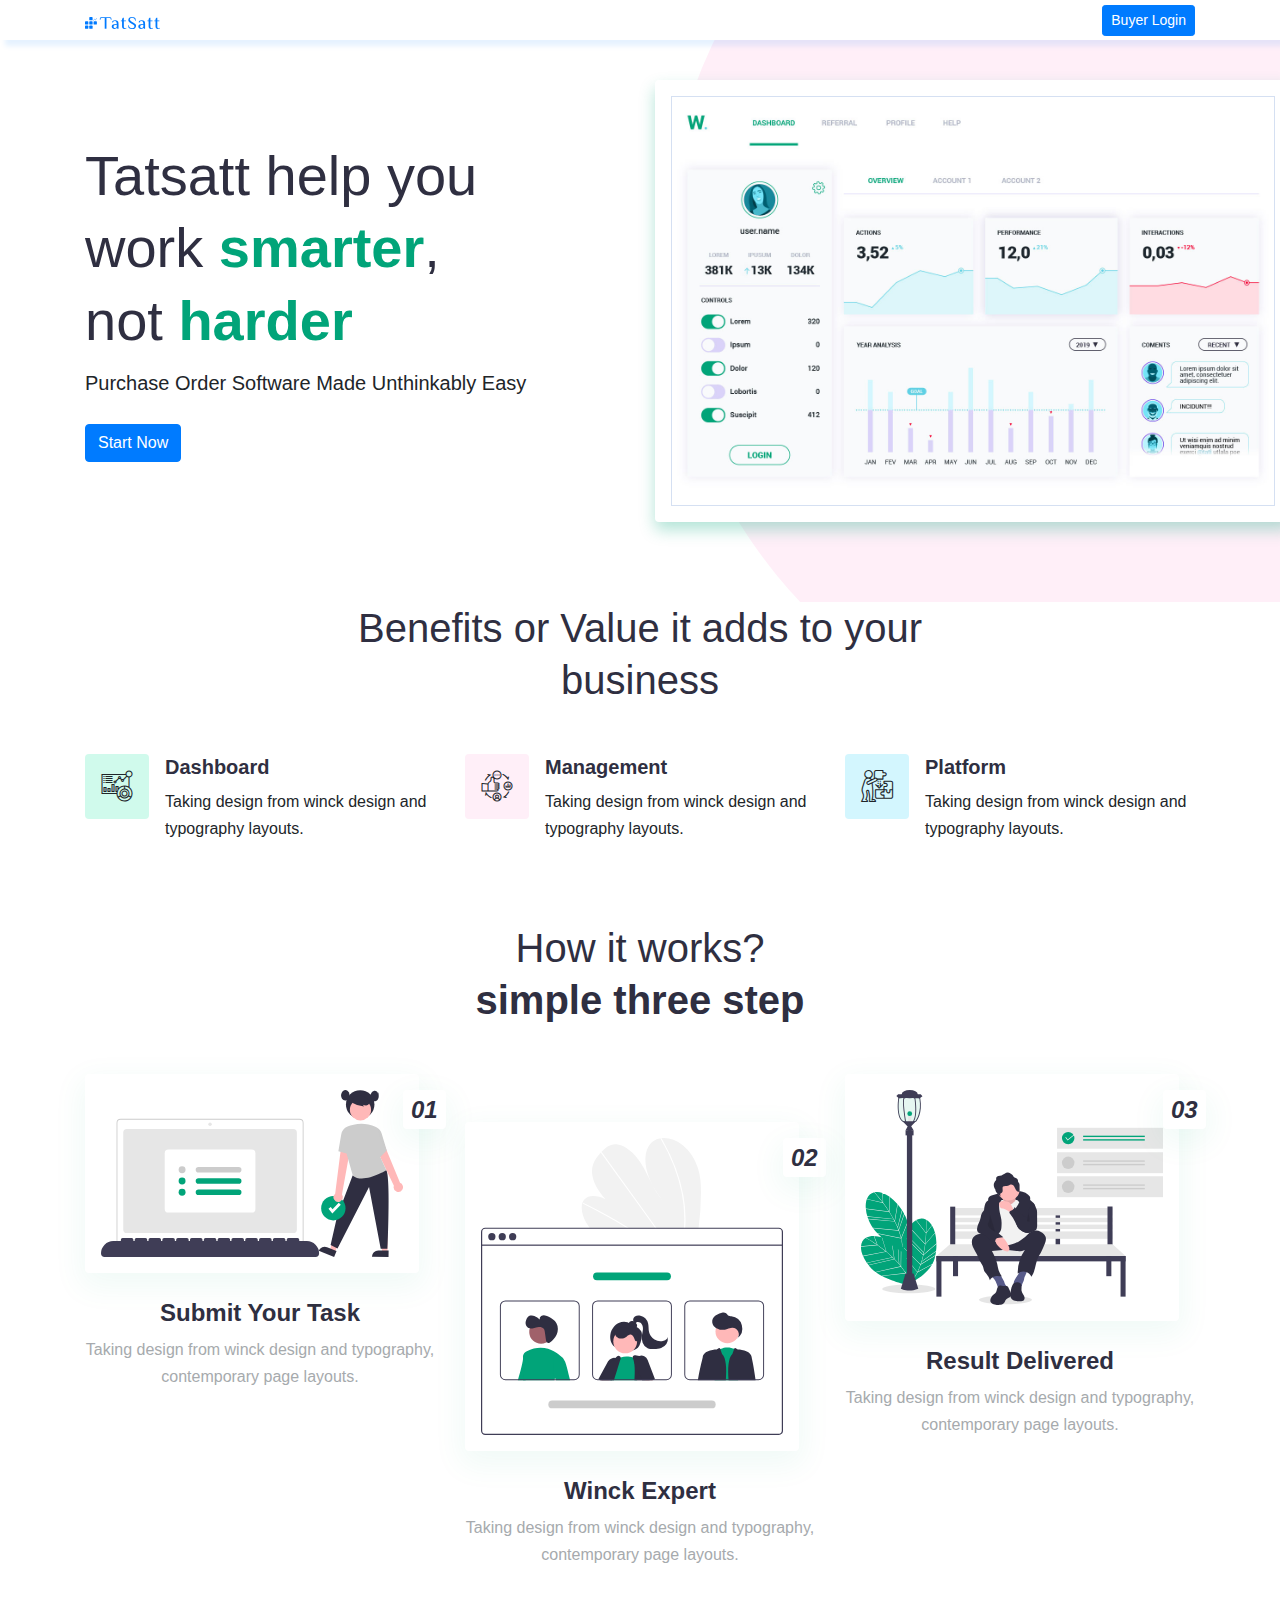
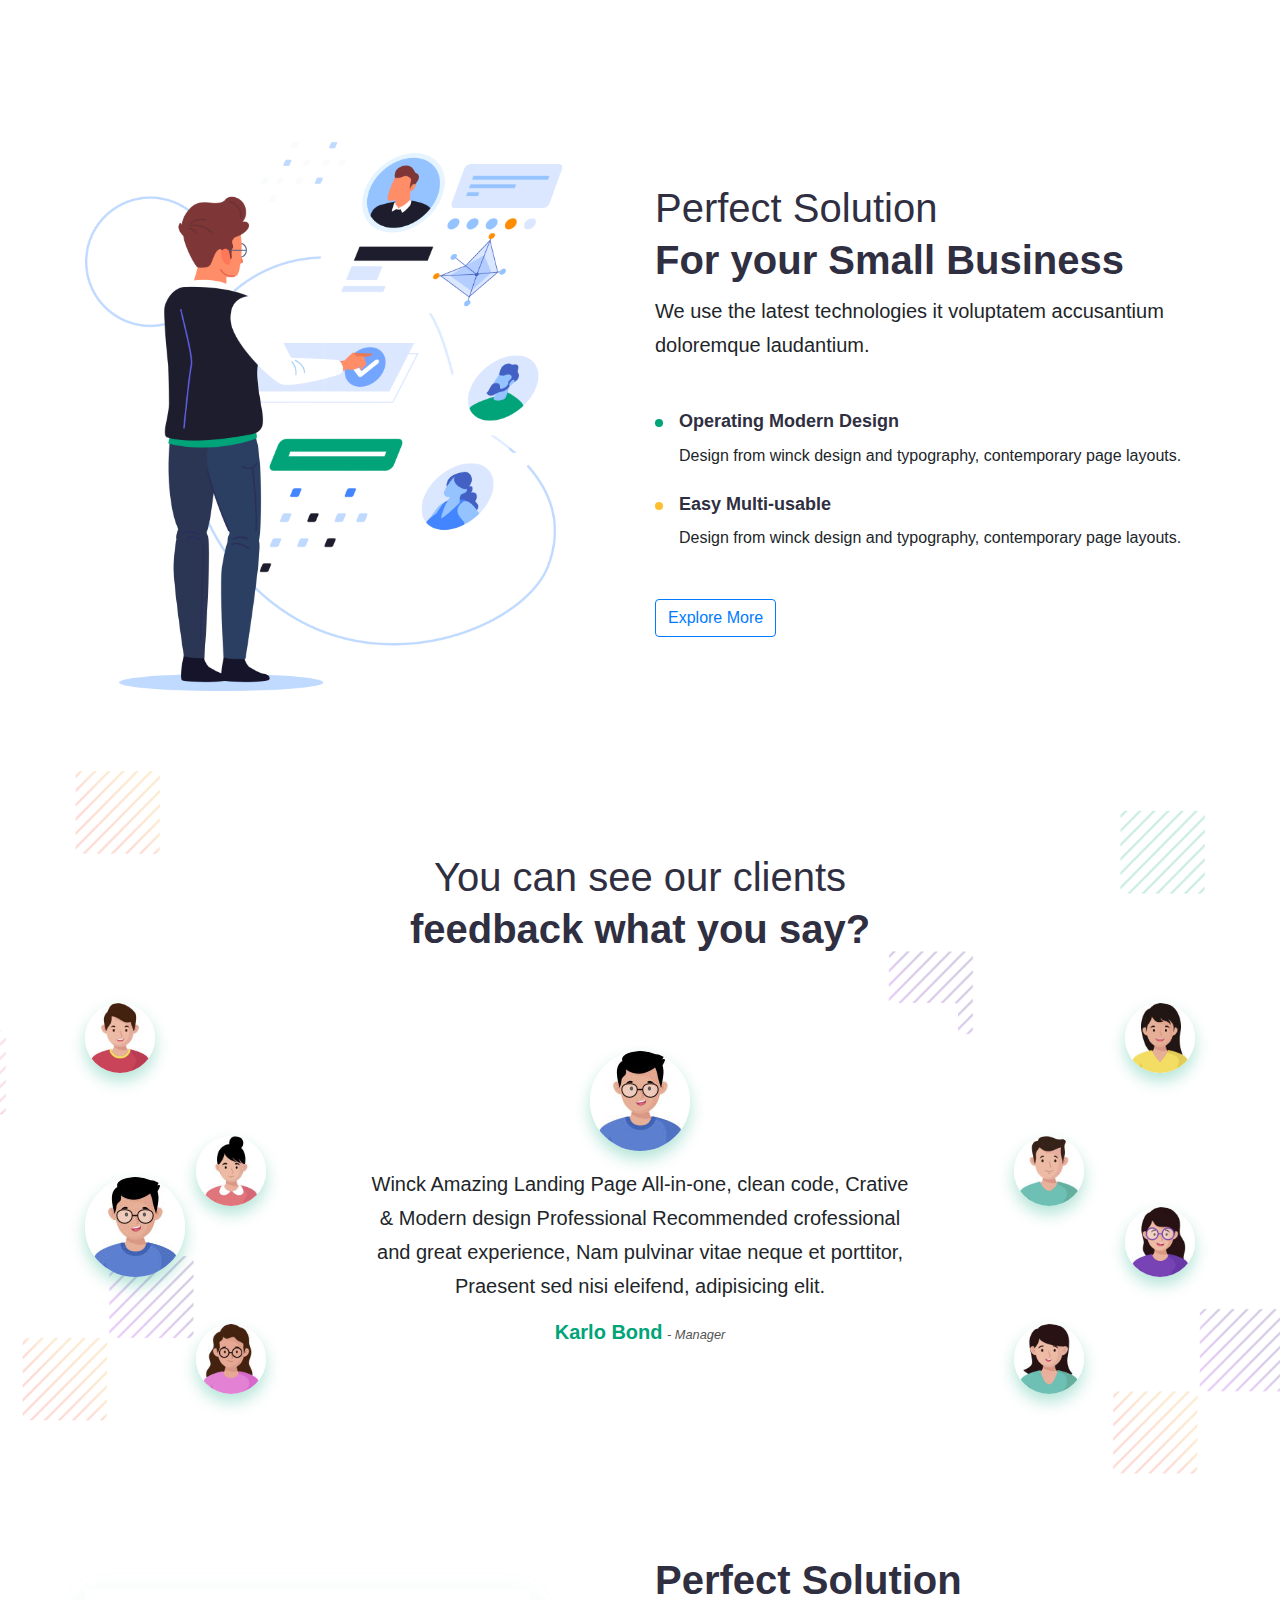
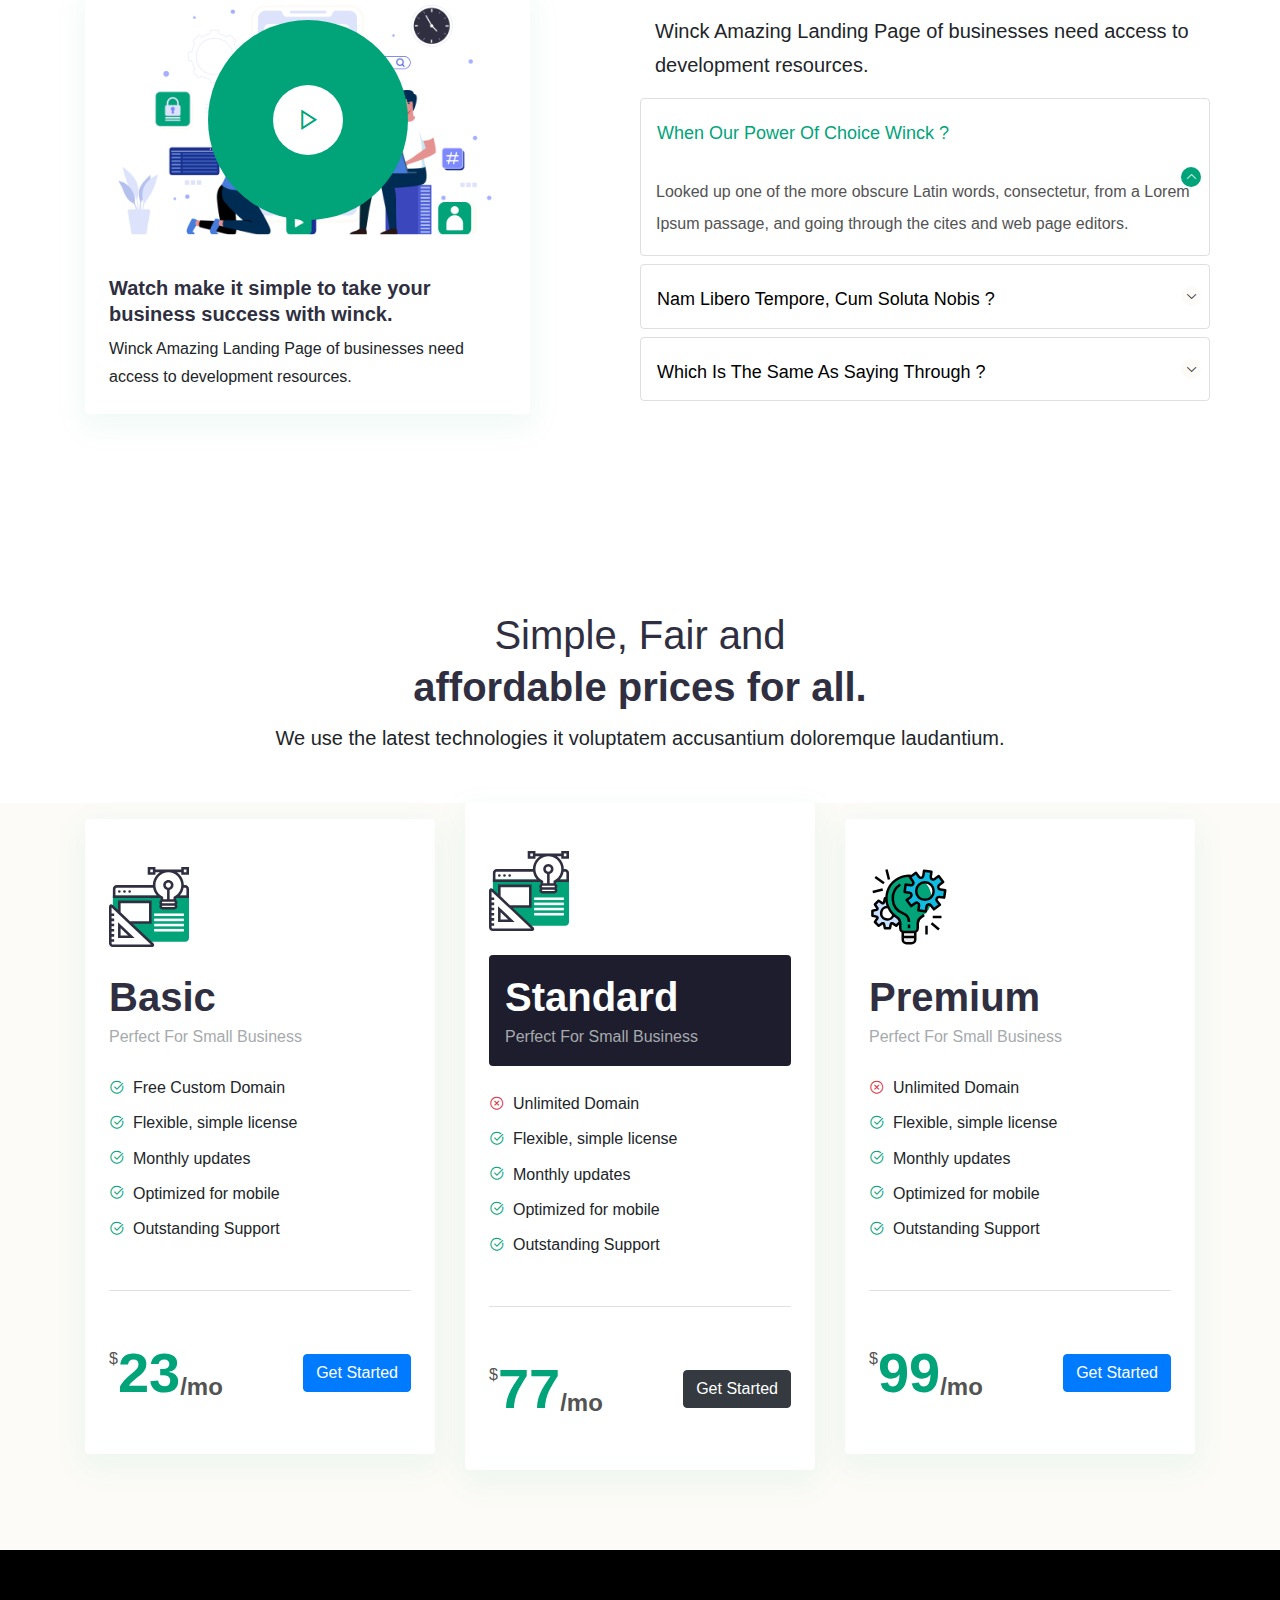
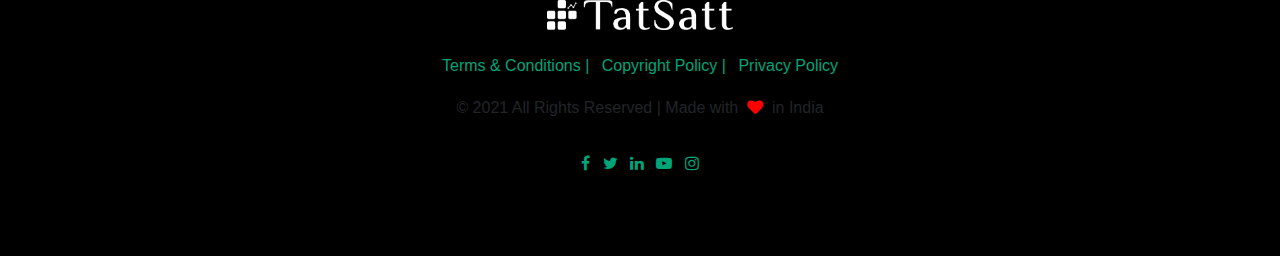
==== purchase-order-builder.html @ 8afe21e1 "Fivee" ====
<!DOCTYPE html>
<html lang="en">

<head>
    <!-- meta tags -->
    <title>Purchase Order TatSatt - B2B cloud platform for getting quotations to managing payments 10x Faster.</title>
    <meta name="description" content="TatSatt is an online cloud platform that addresses the complete life cycle of a buying process, starting from Getting quotation to Payments 10x Faster.">
    <meta name="application-name" content="TatSatt">
    <meta name="viewport" content="width=device-width, initial-scale=1">
    <title>PO Builder</title>
    <!-- Favicon Icon -->
    <link rel="shortcut icon" href="assets/images/fav.png" />
    <link href="assets/css/bootstrap.min.css" rel="stylesheet" type="text/css" />
    <link href="assets/css/animate.css" rel="stylesheet" type="text/css" />
    <link href="assets/css/line-awesome.min.css" rel="stylesheet" type="text/css" />
    <link href="assets/css/magnific-popup.css" rel="stylesheet" type="text/css" />
    <link href="assets/css/owl.carousel.css" rel="stylesheet" type="text/css" />
    <link href="assets/css/spacing.css" rel="stylesheet" type="text/css" />
    <link href="assets/css/theme.min.css" rel="stylesheet" />
    <link rel="stylesheet" href="https://cdnjs.cloudflare.com/ajax/libs/font-awesome/4.7.0/css/font-awesome.min.css">
</head>

<body>

    <!-- page wrapper start -->
    <div class="page-wrapper">
        <!--header start-->
        <header class="site-header">
            <div id="header-wrap" class="position-absolute w-100 z-index-1">
                <div class="container">
                    <div class="row">
                        <!--menu start-->
                        <div class="col">
                            <nav class="navbar navbar-expand-lg navbar-light">
                                <a class="navbar-brand logo text-primary mb-0 font-w-7" href="index.html"><img src="assets/images/Tatsatt.svg" alt="Logo" width="40%" height="30"></span>
                                </a>
                                <button class="navbar-toggler" type="button" data-bs-toggle="collapse" data-bs-target="#navbarNav" aria-expanded="false" aria-label="Toggle navigation"> <span class="navbar-toggler-icon"></span></button>
                                <div class="collapse navbar-collapse" id="navbarNav">

                                </div>

                                <a class="btn btn-primary btn-sm ms-3 d-sm-inline-block d-none" href="signup.html">Buyer Login</a>
                            </nav>
                        </div>
                        <!--menu end-->
                    </div>
                </div>
            </div>
        </header>

        <!--header end-->

        <!--hero section start-->
        <section class="hero-banner position-relative hero-shape2 overflow-hidden">
            <div class="container">
                <div class="row align-items-center justify-content-between">
                    <div class="col-12 col-lg-5">
                        <h1 class="font-w-4">
                            Tatsatt help you work <span class="font-w-6 text-primary">smarter</span>, not <span class="font-w-6 text-primary">harder</span>
                        </h1>
                        <p class="lead mb-4">Purchase Order Software Made Unthinkably Easy</p>
                        <!-- Buttons --><a href="#" class="btn btn-primary">Start Now</a>
                    </div>
                    <div class="col-12 col-lg-6 mt-5 mt-lg-0">
                        <div class="bg-white shadow-primary rounded overflow-hidden p-3 me-lg-n8">
                            <div class="owl-carousel no-pb" data-dots="false" data-items="1" data-autoplay="true">
                                <div class="item">
                                    <img class="img-fluid border border-light" src="assets/images/about/03.jpg" alt="">
                                </div>
                                <div class="item">
                                    <img class="img-fluid border border-light" src="assets/images/about/02.jpg" alt="">
                                </div>
                            </div>
                        </div>
                    </div>
                </div>
                <!-- / .row -->
            </div>
            <!-- / .container -->
        </section>
        <!--hero section end-->


        <!--body content start-->
        <div class="page-content">

            <div class="padding-btm">
                <div class="container">
                    <div class="row justify-content-center text-center">
                        <div class="col-lg-8">
                            <div class="mb-5">
                                <h2 class="mb-0"><span class="font-w-4 d-block">Benefits or Value it adds to your business</h2>
                            </div>
                        </div>
                    </div>
                    <div class="row">
                        <div class="col-lg-4 col-md-6">
                            <div class="d-flex justify-content-between">
                                <div class="me-3">
                                    <div class="f-icon-s p-3 rounded" data-bg-color="#d0faec" style="background-color: rgb(208, 250, 236);"> <i class="flaticon-dashboard"></i>
                                    </div>
                                </div>
                                <div>
                                    <h5 class="mb-2">Dashboard</h5>
                                    <p class="mb-0">Taking design from winck design and typography layouts.</p>
                                </div>
                            </div>
                        </div>
                        <div class="col-lg-4 col-md-6 mt-5 mt-md-0">
                            <div class="d-flex justify-content-between">
                                <div class="me-3">
                                    <div class="f-icon-s p-3 rounded" data-bg-color="#ffeff8" style="background-color: rgb(255, 239, 248);"> <i class="flaticon-relationship"></i>
                                    </div>
                                </div>
                                <div>
                                    <h5 class="mb-2">Management</h5>
                                    <p class="mb-0">Taking design from winck design and typography layouts.</p>
                                </div>
                            </div>
                        </div>
                        <div class="col-lg-4 col-md-6 mt-5 mt-lg-0">
                            <div class="d-flex justify-content-between">
                                <div class="me-3">
                                    <div class="f-icon-s p-3 rounded" data-bg-color="#d3f6fe" style="background-color: rgb(211, 246, 254);"> <i class="flaticon-solution"></i>
                                    </div>
                                </div>
                                <div>
                                    <h5 class="mb-2">Platform</h5>
                                    <p class="mb-0">Taking design from winck design and typography layouts.</p>
                                </div>
                            </div>
                        </div>
                    </div>
                </div>
            </div>

            <section>
                <div class="container">
                  <div class="row justify-content-center text-center">
                    <div class="col-lg-8">
                      <div class="mb-5">
                        <h2 class="mb-0"><span class="font-w-4 d-block">How it works?</span> simple three step</h2>
                            </div>
                        </div>
                    </div>
                    <div class="row text-center">
                        <div class="col-12 col-md-4">
                            <div>
                                <div class="p-3 rounded bg-white shadow position-relative me-3">
                                    <img class="img-fluid" src="assets/images/svg/05.svg" alt=""> <span class="rotation position-absolute right-0 bottom-0 bg-white shadow rounded px-2 py-1 text-dark h4 font-italic mb-0 me-n3 mb-n3">01</span>
                                </div>
                                <h4 class="mt-4 mb-2">Submit Your Task</h4>
                                <p class="mb-0 text-light">Taking design from winck design and typography, contemporary page layouts.</p>
                            </div>
                        </div>
                        <div class="col-12 col-md-4 mt-5">
                            <div>
                                <div class="p-3 rounded bg-white shadow position-relative me-3">
                                    <img class="img-fluid" src="assets/images/svg/06.svg" alt=""> <span class="rotation position-absolute right-0 bottom-0 bg-white shadow rounded px-2 py-1 text-dark h4 font-italic mb-0 me-n3 mb-n3">02</span>
                                </div>
                                <h4 class="mt-4 mb-2">Winck Expert</h4>
                                <p class="mb-0 text-light">Taking design from winck design and typography, contemporary page layouts.</p>
                            </div>
                        </div>
                        <div class="col-12 col-md-4 mt-5 mt-md-0">
                            <div>
                                <div class="p-3 rounded bg-white shadow position-relative me-3">
                                    <img class="img-fluid" src="assets/images/svg/07.svg" alt=""> <span class="rotation position-absolute right-0 bottom-0 bg-white shadow rounded px-2 py-1 text-dark h4 font-italic mb-0 me-n3 mb-n3">03</span>
                                </div>
                                <h4 class="mt-4 mb-2">Result Delivered</h4>
                                <p class="mb-0 text-light">Taking design from winck design and typography, contemporary page layouts.</p>
                            </div>
                        </div>
                    </div>
                </div>
                </section>
                <section class="padding-btm">
                    <div class="container">
                        <div class="row align-items-center justify-content-between">
                            <div class="col-12 col-lg-6 mb-5 mb-lg-0">
                                <img src="assets/images/about/01.png" alt="Image" class="img-fluid rounded">
                            </div>
                            <div class="col-12 col-lg-6">
                                <div class="mb-5">
                                    <h2><span class="font-w-4 d-block">Perfect Solution</span> For your Small Business</h2>
                                    <p class="lead mb-0">We use the latest technologies it voluptatem accusantium doloremque laudantium.</p>
                                </div>
                                <div class="d-flex align-items-start mb-4">
                                    <div class="me-3"> <span class="list-dot" data-bg-color="#01a479" style="background-color: rgb(1, 164, 121);"></span>
                                    </div>
                                    <div>
                                        <h6 class="mb-2">Operating Modern Design</h6>
                                        <p class="mb-0">Design from winck design and typography, contemporary page layouts.</p>
                                    </div>
                                </div>
                                <div class="d-flex align-items-start">
                                    <div class="me-3"> <span class="list-dot" data-bg-color="#ffbe30" style="background-color: rgb(255, 190, 48);"></span>
                                    </div>
                                    <div>
                                        <h6 class="mb-2">Easy Multi-usable</h6>
                                        <p class="mb-0">Design from winck design and typography, contemporary page layouts.</p>
                                    </div>
                                </div>
                                <a href="#" class="btn btn-outline-primary mt-5">
                                  Explore More
                                </a>
                            </div>
                        </div>
                    </div>
                </section>

                <section class="bg-pos-r" data-bg-img="assets/images/bg/01.png" style="background-image: url(&quot;assets/images/bg/01.png&quot;);">
                    <div class="container">
                        <div class="row justify-content-center text-center">
                            <div class="col-lg-8">
                                <div class="mb-5">
                                    <h2><span class="font-w-4 d-block">You can see our clients</span> feedback what you say?</h2>
                                </div>
                            </div>
                        </div>
                        <div class="row">
                            <div class="col">
                                <div id="testimonial" class="testimonial-carousel carousel slide testimonial z-index-1" data-bs-ride="carousel" data-bs-interval="2500">
                                    <!-- Wrapper for slides -->
                                    <div class="row justify-content-center text-center">
                                        <div class="col-md-7">
                                            <div class="carousel-inner">
                                                <div class="carousel-item">
                                                    <div class="card p-2 p-md-5 border-0">
                                                        <div class="mb-3">
                                                            <img alt="Image" src="assets/images/testimonial/01.jpg" class="shadow-primary img-fluid rounded-circle d-inline">
                                                        </div>
                                                        <div class="card-body p-0">
                                                            <p class="lead font-w-5">Winck Amazing Landing Page All-in-one, clean code, Crative &amp; Modern design Professional Recommended crofessional and great experience, Nam pulvinar vitae neque et porttitor, Praesent sed
                                                                nisi eleifend, adipisicing elit.</p>
                                                            <div>
                                                                <h5 class="text-primary d-inline">Raymond Lee</h5>
                                                                <small class="text-muted font-italic">- Founder</small>
                                                            </div>
                                                        </div>
                                                    </div>
                                                </div>
                                                <div class="carousel-item">
                                                    <div class="card p-2 p-md-5 border-0">
                                                        <div class="mb-3">
                                                            <img alt="Image" src="assets/images/testimonial/02.jpg" class="shadow-primary img-fluid rounded-circle d-inline">
                                                        </div>
                                                        <div class="card-body p-0">
                                                            <p class="lead font-w-5">Winck Amazing Landing Page All-in-one, clean code, Crative &amp; Modern design Professional Recommended crofessional and great experience, Nam pulvinar vitae neque et porttitor, Praesent sed
                                                                nisi eleifend, adipisicing elit.</p>
                                                            <div>
                                                                <h5 class="text-primary d-inline">Dani Karie</h5>
                                                                <small class="text-muted font-italic">- Supervisor</small>
                                                            </div>
                                                        </div>
                                                    </div>
                                                </div>
                                                <div class="carousel-item active">
                                                    <div class="card p-2 p-md-5 border-0">
                                                        <div class="mb-3">
                                                            <img alt="Image" src="assets/images/testimonial/03.jpg" class="shadow-primary img-fluid rounded-circle d-inline">
                                                        </div>
                                                        <div class="card-body p-0">
                                                            <p class="lead font-w-5">Winck Amazing Landing Page All-in-one, clean code, Crative &amp; Modern design Professional Recommended crofessional and great experience, Nam pulvinar vitae neque et porttitor, Praesent sed
                                                                nisi eleifend, adipisicing elit.</p>
                                                            <div>
                                                                <h5 class="text-primary d-inline">Karlo Bond</h5>
                                                                <small class="text-muted font-italic">- Manager</small>
                                                            </div>
                                                        </div>
                                                    </div>
                                                </div>
                                                <div class="carousel-item">
                                                    <div class="card p-2 p-md-5 border-0">
                                                        <div class="mb-3">
                                                            <img alt="Image" src="assets/images/testimonial/04.jpg" class="shadow-primary img-fluid rounded-circle d-inline">
                                                        </div>
                                                        <div class="card-body p-0">
                                                            <p class="lead font-w-5">Winck Amazing Landing Page All-in-one, clean code, Crative &amp; Modern design Professional Recommended crofessional and great experience, Nam pulvinar vitae neque et porttitor, Praesent sed
                                                                nisi eleifend, adipisicing elit.</p>
                                                            <div>
                                                                <h5 class="text-primary d-inline">Rain Meeta</h5>
                                                                <small class="text-muted font-italic">- Ceo</small>
                                                            </div>
                                                        </div>
                                                    </div>
                                                </div>
                                                <div class="carousel-item">
                                                    <div class="card p-2 p-md-5 border-0">
                                                        <div class="mb-3">
                                                            <img alt="Image" src="assets/images/testimonial/05.jpg" class="shadow-primary img-fluid rounded-circle d-inline">
                                                        </div>
                                                        <div class="card-body p-0">
                                                            <p class="lead font-w-5">Winck Amazing Landing Page All-in-one, clean code, Crative &amp; Modern design Professional Recommended crofessional and great experience, Nam pulvinar vitae neque et porttitor, Praesent sed
                                                                nisi eleifend, adipisicing elit.</p>
                                                            <div>
                                                                <h5 class="text-primary d-inline">Aubee Dion</h5>
                                                                <small class="text-muted font-italic">- Ceo</small>
                                                            </div>
                                                        </div>
                                                    </div>
                                                </div>
                                                <div class="carousel-item">
                                                    <div class="card p-2 p-md-5 border-0">
                                                        <div class="mb-3">
                                                            <img alt="Image" src="assets/images/testimonial/06.jpg" class="shadow-primary img-fluid rounded-circle d-inline">
                                                        </div>
                                                        <div class="card-body p-0">
                                                            <p class="lead font-w-5">Winck Amazing Landing Page All-in-one, clean code, Crative &amp; Modern design Professional Recommended crofessional and great experience, Nam pulvinar vitae neque et porttitor, Praesent sed
                                                                nisi eleifend, adipisicing elit.</p>
                                                            <div>
                                                                <h5 class="text-primary d-inline">Mark Beele</h5>
                                                                <small class="text-muted font-italic">- Ceo</small>
                                                            </div>
                                                        </div>
                                                    </div>
                                                </div>
                                                <div class="carousel-item">
                                                    <div class="card p-2 p-md-5 border-0">
                                                        <div class="mb-3">
                                                            <img alt="Image" src="assets/images/testimonial/07.jpg" class="shadow-primary img-fluid rounded-circle d-inline">
                                                        </div>
                                                        <div class="card-body p-0">
                                                            <p class="lead font-w-5">Winck Amazing Landing Page All-in-one, clean code, Crative &amp; Modern design Professional Recommended crofessional and great experience, Nam pulvinar vitae neque et porttitor, Praesent sed
                                                                nisi eleifend, adipisicing elit.</p>
                                                            <div>
                                                                <h5 class="text-primary d-inline">Nicole James</h5>
                                                                <small class="text-muted font-italic">- Ceo</small>
                                                            </div>
                                                        </div>
                                                    </div>
                                                </div>
                                                <div class="carousel-item">
                                                    <div class="card p-2 p-md-5 border-0">
                                                        <div class="mb-3">
                                                            <img alt="Image" src="assets/images/testimonial/08.jpg" class="shadow-primary img-fluid rounded-circle d-inline">
                                                        </div>
                                                        <div class="card-body p-0">
                                                            <p class="lead font-w-5">Winck Amazing Landing Page All-in-one, clean code, Crative &amp; Modern design Professional Recommended crofessional and great experience, Nam pulvinar vitae neque et porttitor, Praesent sed
                                                                nisi eleifend, adipisicing elit.</p>
                                                            <div>
                                                                <h5 class="text-primary d-inline">Lena Shea</h5>
                                                                <small class="text-muted font-italic">- Ceo</small>
                                                            </div>
                                                        </div>
                                                    </div>
                                                </div>
                                                <!-- End Item -->
                                            </div>
                                            <!-- End Carousel Inner -->
                                        </div>
                                    </div>
                                    <div class="controls">
                                        <ul class="nav justify-content-md-between justify-content-center">
                                            <li data-bs-target="#testimonial" data-bs-slide-to="0" class="">
                                                <a href="#">
                                                    <img class="img-fluid rounded-circle shadow-primary" src="assets/images/testimonial/01.jpg" alt="">
                                                </a>
                                            </li>
                                            <li class="mt-3" data-bs-target="#testimonial" data-bs-slide-to="1">
                                                <a href="#">
                                                    <img class="img-fluid rounded-circle shadow-primary" src="assets/images/testimonial/02.jpg" alt="">
                                                </a>
                                            </li>
                                            <li data-bs-target="#testimonial" data-bs-slide-to="2" class="active">
                                                <a href="#">
                                                    <img class="img-fluid rounded-circle shadow-primary" src="assets/images/testimonial/03.jpg" alt="">
                                                </a>
                                            </li>
                                            <li class="mt-3" data-bs-target="#testimonial" data-bs-slide-to="3">
                                                <a href="#">
                                                    <img class="img-fluid rounded-circle shadow-primary" src="assets/images/testimonial/04.jpg" alt="">
                                                </a>
                                            </li>
                                            <li data-bs-target="#testimonial" data-bs-slide-to="4">
                                                <a href="#">
                                                    <img class="img-fluid rounded-circle shadow-primary" src="assets/images/testimonial/05.jpg" alt="">
                                                </a>
                                            </li>
                                            <li class="mt-3" data-bs-target="#testimonial" data-bs-slide-to="5">
                                                <a href="#">
                                                    <img class="img-fluid rounded-circle shadow-primary" src="assets/images/testimonial/06.jpg" alt="">
                                                </a>
                                            </li>
                                            <li data-bs-target="#testimonial" data-bs-slide-to="6">
                                                <a href="#">
                                                    <img class="img-fluid rounded-circle shadow-primary" src="assets/images/testimonial/07.jpg" alt="">
                                                </a>
                                            </li>
                                            <li class="mt-3" data-bs-target="#testimonial" data-bs-slide-to="7">
                                                <a href="#">
                                                    <img class="img-fluid rounded-circle shadow-primary" src="assets/images/testimonial/08.jpg" alt="">
                                                </a>
                                            </li>
                                        </ul>
                                    </div>
                                </div>
                                <!-- End Carousel -->
                            </div>
                        </div>
                    </div>
                </section>

                <section>
                    <div class="container">
                        <div class="row align-items-center justify-content-between">
                            <div class="col-12 col-lg-5 mb-5 mb-lg-0">
                                <div class="card border-0 bg-transparent shadow rounded">
                                    <div class="position-relative p-3">
                                        <img src="assets/images/about/05.png" alt="Image" class="card-img-top">
                                        <div class="video-btn video-btn-pos"> <a class="play-btn popup-youtube" href="https://www.youtube.com/watch?v=P_wKDMcr1Tg"><i class="la la-play"></i></a>
                                            <div class="spinner-eff">
                                                <div class="spinner-circle circle-1"></div>
                                                <div class="spinner-circle circle-2"></div>
                                            </div>
                                        </div>
                                    </div>
                                    <div class="card-body p-4">
                                        <h5>
                                            Watch make it simple to take your business success with winck.
                                        </h5>
                                        <p class="mb-0">Winck Amazing Landing Page of businesses need access to development resources.</p>
                                    </div>
                                </div>
                            </div>
                            <div class="col-12 col-lg-6" style="margin-bottom: 3em;">
                                <div class="">
                                    <h2>Perfect Solution</h2>
                                    <p class="lead">Winck Amazing Landing Page of businesses need access to development resources.</p>
                                </div>
                                <div class="row align-items-center">
                                    <div class="accordion" id="accordion">
                                        <div class="accordion-item rounded mb-2">
                                            <h2 class="accordion-header" id="headingOne">
                                                <button class="accordion-button border-0 mb-0 bg-transparent" type="button" data-bs-toggle="collapse" data-bs-target="#collapseOne" aria-expanded="true" aria-controls="collapseOne">
                                      When our power of choice Winck ?
                                    </button>
                                            </h2>
                                            <div id="collapseOne" class="accordion-collapse border-0 collapse show" aria-labelledby="headingOne" data-bs-parent="#accordion">
                                                <div class="accordion-body text-muted">Looked up one of the more obscure Latin words, consectetur, from a Lorem Ipsum passage, and going through the cites and web page editors.</div>
                                            </div>
                                        </div>
                                        <div class="accordion-item rounded mb-2">
                                            <h2 class="accordion-header" id="headingTwo">
                                                <button class="accordion-button border-0 mb-0 bg-transparent collapsed" type="button" data-bs-toggle="collapse" data-bs-target="#collapseTwo" aria-expanded="false" aria-controls="collapseTwo">
                                      Nam libero tempore, cum soluta nobis ?
                                    </button>
                                            </h2>
                                            <div id="collapseTwo" class="accordion-collapse border-0 collapse" aria-labelledby="headingTwo" data-bs-parent="#accordion">
                                                <div class="accordion-body text-muted">Looked up one of the more obscure Latin words, consectetur, from a Lorem Ipsum passage, and going through the cites and web page editors.</div>
                                            </div>
                                        </div>
                                        <div class="accordion-item rounded">
                                            <h2 class="accordion-header" id="headingThree">
                                                <button class="accordion-button border-0 mb-0 bg-transparent collapsed" type="button" data-bs-toggle="collapse" data-bs-target="#collapseThree" aria-expanded="false" aria-controls="collapseThree">
                                      which is the same as saying through ?
                                    </button>
                                            </h2>
                                            <div id="collapseThree" class="accordion-collapse border-0 collapse" aria-labelledby="headingThree" data-bs-parent="#accordion">
                                                <div class="accordion-body text-muted">Looked up one of the more obscure Latin words, consectetur, from a Lorem Ipsum passage, and going through the cites and web page editors.</div>
                                            </div>
                                        </div>
                                    </div>
                                </div>
                            </div>
                        </div>
                    </div>
                </section>

                <section class="pb-0">
                    <div class="container">
                        <div class="row justify-content-center text-center">
                            <div class="col-lg-8">
                                <div class="mb-5">
                                    <h2><span class="font-w-4 d-block">Simple, Fair and</span> affordable prices for all.</h2>
                                    <p class="lead mb-0">We use the latest technologies it voluptatem accusantium doloremque laudantium.</p>
                                </div>
                            </div>
                        </div>
                    </div>
                </section>

                <section class="position-relative bg-light pt-0 z-index-1">
                    <div class="container">
                        <div class="row align-items-center">
                            <div class="col-12 z-index-1">
                                <div class="row align-items-center">
                                    <div class="col-12 col-lg-4 col-md-6 mb-5 mb-lg-0">
                                        <!-- Card -->
                                        <div class="card bg-white border-0 shadow">
                                            <!-- Body -->
                                            <div class="card-body py-5 px-4">
                                                <img class="img-fluid" src="assets/images/icon/01.svg" alt="">
                                                <!-- Badge -->
                                                <div class="my-4"> <span class="h2">Basic</span>
                                                    <p class="mb-0 text-light">Perfect For Small Business</p>
                                                </div>
                                                <!-- Features -->
                                                <div class="d-flex align-items-center mb-2">
                                                    <!-- Check -->
                                                    <div class="me-2"> <i class="las la-check-circle text-primary"></i>
                                                    </div>
                                                    <!-- Text -->
                                                    <p class="mb-0">Free Custom Domain</p>
                                                </div>
                                                <div class="d-flex align-items-center mb-2">
                                                    <!-- Check -->
                                                    <div class="me-2"> <i class="las la-check-circle text-primary"></i>
                                                    </div>
                                                    <!-- Text -->
                                                    <p class="mb-0">Flexible, simple license</p>
                                                </div>
                                                <div class="d-flex align-items-center mb-2">
                                                    <!-- Check -->
                                                    <div class="me-2"> <i class="las la-check-circle text-primary"></i>
                                                    </div>
                                                    <!-- Text -->
                                                    <p class="mb-0">Monthly updates</p>
                                                </div>
                                                <div class="d-flex align-items-center mb-2">
                                                    <!-- Check -->
                                                    <div class="me-2"> <i class="las la-check-circle text-primary"></i>
                                                    </div>
                                                    <!-- Text -->
                                                    <p class="mb-0">Optimized for mobile</p>
                                                </div>
                                                <div class="d-flex align-items-center">
                                                    <!-- Check -->
                                                    <div class="me-2"> <i class="las la-check-circle text-primary"></i>
                                                    </div>
                                                    <!-- Text -->
                                                    <p class="mb-0">Outstanding Support</p>
                                                </div>
                                                <div class="d-flex justify-content-between align-items-center mt-5 pt-5 border-top">
                                                    <!-- Price -->
                                                    <div class="d-flex align-items-start justify-content-center"> <span class="text-muted mt-2">$</span>
                                                        <span class="price display-4 font-w-6 text-primary mb-0">23</span>
                                                        <span class="text-muted h4 mb-1 align-self-end">/mo</span>
                                                    </div>
                                                    <!-- Button --><a href="#" class="btn btn-primary">
                                  Get Started
                                </a>
                                                </div>
                                            </div>
                                        </div>
                                    </div>
                                    <div class="col-12 col-lg-4 col-md-6 mb-5 mb-lg-0">
                                        <!-- Card -->
                                        <div class="card bg-white border-0 shadow">
                                            <!-- Body -->
                                            <div class="card-body py-5 px-4">
                                                <img class="img-fluid" src="assets/images/icon/01.svg" alt="">
                                                <!-- Badge -->
                                                <div class="my-4 bg-dark p-3 rounded"> <span class="h2 text-white">Standard</span>
                                                    <p class="mb-0 text-light">Perfect For Small Business</p>
                                                </div>
                                                <!-- Features -->
                                                <div class="d-flex align-items-center mb-2">
                                                    <!-- Check -->
                                                    <div class="me-2"> <i class="las la-times-circle text-danger"></i>
                                                    </div>
                                                    <!-- Text -->
                                                    <p class="mb-0">Unlimited Domain</p>
                                                </div>
                                                <div class="d-flex align-items-center mb-2">
                                                    <!-- Check -->
                                                    <div class="me-2"> <i class="las la-check-circle text-primary"></i>
                                                    </div>
                                                    <!-- Text -->
                                                    <p class="mb-0">Flexible, simple license</p>
                                                </div>
                                                <div class="d-flex align-items-center mb-2">
                                                    <!-- Check -->
                                                    <div class="me-2"> <i class="las la-check-circle text-primary"></i>
                                                    </div>
                                                    <!-- Text -->
                                                    <p class="mb-0">Monthly updates</p>
                                                </div>
                                                <div class="d-flex align-items-center mb-2">
                                                    <!-- Check -->
                                                    <div class="me-2"> <i class="las la-check-circle text-primary"></i>
                                                    </div>
                                                    <!-- Text -->
                                                    <p class="mb-0">Optimized for mobile</p>
                                                </div>
                                                <div class="d-flex align-items-center">
                                                    <!-- Check -->
                                                    <div class="me-2"> <i class="las la-check-circle text-primary"></i>
                                                    </div>
                                                    <!-- Text -->
                                                    <p class="mb-0">Outstanding Support</p>
                                                </div>
                                                <div class="d-flex justify-content-between align-items-center mt-5 pt-5 border-top">
                                                    <!-- Price -->
                                                    <div class="d-flex align-items-start justify-content-center"> <span class="text-muted mt-2">$</span>
                                                        <span class="price display-4 font-w-6 text-primary mb-0">77</span>
                                                        <span class="text-muted h4 mb-1 align-self-end">/mo</span>
                                                    </div>
                                                    <!-- Button --><a href="#" class="btn btn-dark">
                                  Get Started
                                </a>
                                                </div>
                                            </div>
                                        </div>
                                    </div>
                                    <div class="col-12 col-lg-4 col-md-6">
                                        <!-- Card -->
                                        <div class="card bg-white border-0 shadow">
                                            <!-- Body -->
                                            <div class="card-body py-5 px-4">
                                                <img class="img-fluid" src="assets/images/icon/02.svg" alt="">
                                                <!-- Badge -->
                                                <div class="my-4"> <span class="h2">Premium</span>
                                                    <p class="mb-0 text-light">Perfect For Small Business</p>
                                                </div>
                                                <!-- Features -->
                                                <div class="d-flex align-items-center mb-2">
                                                    <!-- Check -->
                                                    <div class="me-2"> <i class="las la-times-circle text-danger"></i>
                                                    </div>
                                                    <!-- Text -->
                                                    <p class="mb-0">Unlimited Domain</p>
                                                </div>
                                                <div class="d-flex align-items-center mb-2">
                                                    <!-- Check -->
                                                    <div class="me-2"> <i class="las la-check-circle text-primary"></i>
                                                    </div>
                                                    <!-- Text -->
                                                    <p class="mb-0">Flexible, simple license</p>
                                                </div>
                                                <div class="d-flex align-items-center mb-2">
                                                    <!-- Check -->
                                                    <div class="me-2"> <i class="las la-check-circle text-primary"></i>
                                                    </div>
                                                    <!-- Text -->
                                                    <p class="mb-0">Monthly updates</p>
                                                </div>
                                                <div class="d-flex align-items-center mb-2">
                                                    <!-- Check -->
                                                    <div class="me-2"> <i class="las la-check-circle text-primary"></i>
                                                    </div>
                                                    <!-- Text -->
                                                    <p class="mb-0">Optimized for mobile</p>
                                                </div>
                                                <div class="d-flex align-items-center">
                                                    <!-- Check -->
                                                    <div class="me-2"> <i class="las la-check-circle text-primary"></i>
                                                    </div>
                                                    <!-- Text -->
                                                    <p class="mb-0">Outstanding Support</p>
                                                </div>
                                                <div class="d-flex justify-content-between align-items-center mt-5 pt-5 border-top">
                                                    <!-- Price -->
                                                    <div class="d-flex align-items-start justify-content-center"> <span class="text-muted mt-2">$</span>
                                                        <span class="price display-4 font-w-6 text-primary mb-0">99</span>
                                                        <span class="text-muted h4 mb-1 align-self-end">/mo</span>
                                                    </div>
                                                    <!-- Button --><a href="#" class="btn btn-primary">
                                  Get Started
                                </a>
                                                </div>
                                            </div>
                                        </div>
                                    </div>
                                </div>
                            </div>
                        </div>
                        <!-- / .row -->
                    </div>
                    <!-- / .container -->
                </section>

                <!--Footer -->
                <footer id="footer" class="footer-area bg_cover pt-60 pb-50 bg-footer" style="background: #000;padding: 50px;">
                    <div class="container">
                        <div class="col-lg-12 col-md-12 col-sm-12">
                            <center><img src="assets/images/Tatsatt-white.png" alt="footer-logo" height="30"></center><br>
                            <div class="bs-example" align="center">
                                <ul class="list-inline footer-list">
                                    <!-- <li class="list-inline-item">FAQ |</li> -->
                                    <li class="list-inline-item"><a target="_blank" href="https://tatsatt.com/terms/">Terms &amp;
                                      Conditions |</a></li>
                                    <li class="list-inline-item"><a target="_blank" href="https://tatsatt.com/dmca/">Copyright Policy
                                      |</a></li>
                                    <li class="list-inline-item"><a target="_blank" href="https://tatsatt.com/privacy/">Privacy
                                      Policy</a> </li>
                                </ul>
                            </div>
                            <div class="footer-copyright text-center">
                                <p class="text">© 2021 All Rights Reserved | Made with &nbsp;<i class="fa fa-heart" style="color:red;" aria-hidden="true"></i>&nbsp; in India</p>
                            </div>
                            <div class="bs-example">
                                <ul class="list-inline" style="text-align:center; padding:14px;">
                                    <li class="list-inline-item">
                                        <a target="_blank" href="https://www.facebook.com/tatsatt" class="social-icon fa fa-facebook"></a>
                                    </li>
                                    <li class="list-inline-item">
                                        <a target="_blank" href="https://twitter.com/tatsatt1" class="social-icon fa fa-twitter"></a>
                                    </li>
                                    <li class="list-inline-item">
                                        <a target="_blank" href="https://www.linkedin.com/company/tatsatt/" class="social-icon fa fa-linkedin"></a>
                                    </li>
                                    <li class="list-inline-item">
                                        <a target="_blank" href="https://www.youtube.com/channel/UCdLxh6TVw7h1g0IT9wWMImw" class="social-icon fa fa-youtube-play"></a>
                                    </li>
                                    <li class="list-inline-item">
                                        <a target="_blank" href="https://www.instagram.com/tat.satt/" class="social-icon fa fa-instagram"></a>
                                    </li>
                                </ul>
                            </div>
                        </div>
                    </div>
                </footer>
            </div>
        </div>

        <!-- page wrapper end -->

        <!-- inject js start -->

        <!--== jquery -->
        <script src="assets/js/jquery.min.js"></script>

        <!--== bootstrap -->
        <script src="assets/js/bootstrap.bundle.min.js"></script>

        <!--== owl-carousel -->
        <script src="assets/js/owl.carousel.min.js"></script>

        <!--== magnific-popup -->
        <script src="assets/js/jquery.magnific-popup.min.js"></script>

        <!--== counter -->
        <script src="assets/js/counter.js"></script>

        <!--== countdown -->
        <script src="assets/js/jquery.countdown.min.js"></script>

        <!--== particles -->
        <script src="assets/js/particles.js"></script>

        <!--== typer -->
        <script src="assets/js/typer.js"></script>

        <!--== wow -->
        <script src="assets/js/wow.min.js"></script>

        <!--== theme-script -->
        <script src="assets/js/theme-script.js"></script>

        <!-- inject js end -->

</body>


</html>
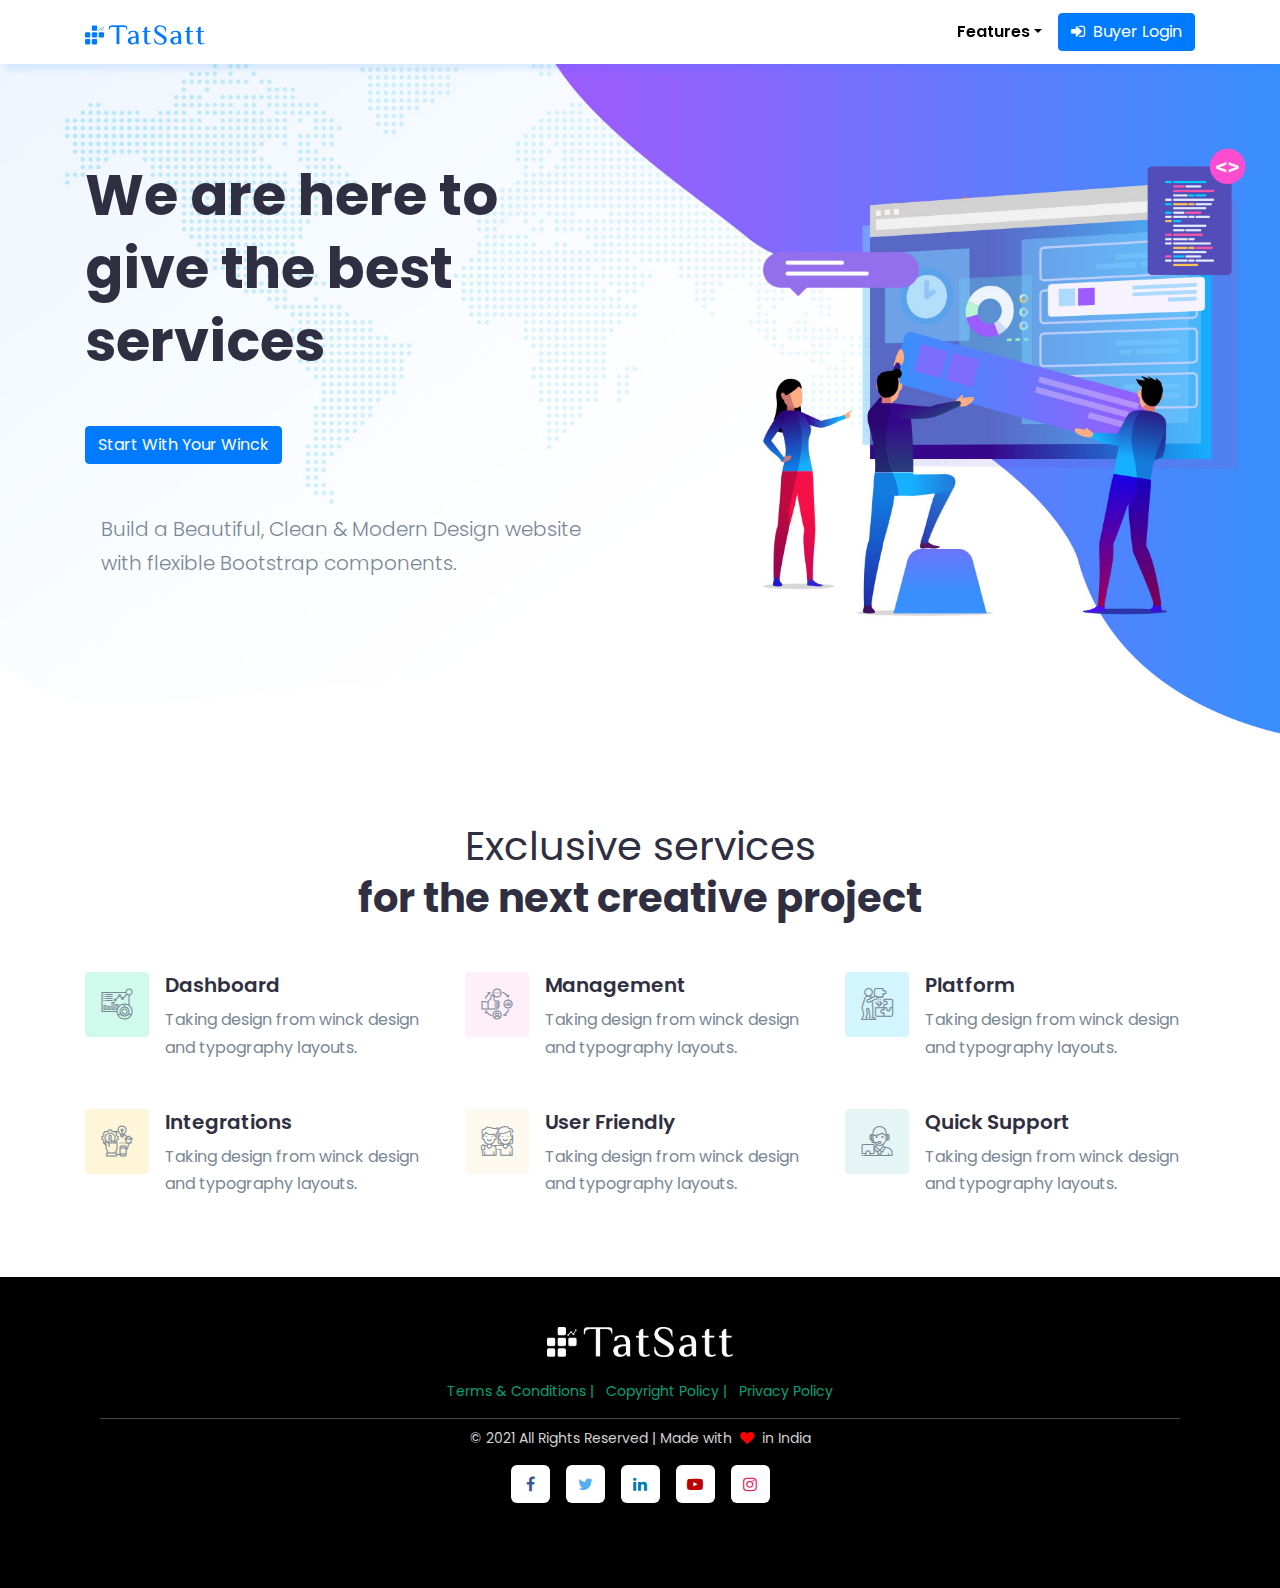
==== commit f40b6f2d: "eight" ====
--- a/purchase-order-builder.html
+++ b/purchase-order-builder.html
@@ -4,7 +4,9 @@
 <head>
     <!-- meta tags -->
     <title>Purchase Order TatSatt - B2B cloud platform for getting quotations to managing payments 10x Faster.</title>
-    <meta name="description" content="TatSatt is an online cloud platform that addresses the complete life cycle of a buying process, starting from Getting quotation to Payments 10x Faster.">
+    <meta name="description" content="TatSatt Purchase order builder is an online cloud platform where Buyer can raise PO automatically based on the quotation offered by seller.">
+    <meta name="keywords" content="PO builder, po software, po system software, purchase order software, procurement software, P2P software, p2p automation software, procurement management software, procurement management system, procure software">
+    <meta property="og:title" content="TatSatt – Purchase order builder is a software where buyer can request for quotation and release PO automatically">
     <meta name="application-name" content="TatSatt">
     <meta name="viewport" content="width=device-width, initial-scale=1">
     <title>PO Builder</title>
@@ -18,6 +20,7 @@
     <link href="assets/css/spacing.css" rel="stylesheet" type="text/css" />
     <link href="assets/css/theme.min.css" rel="stylesheet" />
     <link rel="stylesheet" href="https://cdnjs.cloudflare.com/ajax/libs/font-awesome/4.7.0/css/font-awesome.min.css">
+    <link href="https://fonts.googleapis.com/css2?family=Poppins:ital,wght@0,100;0,200;0,300;0,400;0,500;0,600;0,700;0,800;1,100;1,200;1,300;1,400;1,600&display=swap" rel="stylesheet">
 </head>
 
 <body>
@@ -26,21 +29,130 @@
     <div class="page-wrapper">
         <!--header start-->
         <header class="site-header">
-            <div id="header-wrap" class="position-absolute w-100 z-index-1">
+            <div id="header-wrap" class="position-absolute w-100 z-index-1 ptb-20">
                 <div class="container">
                     <div class="row">
                         <!--menu start-->
                         <div class="col">
                             <nav class="navbar navbar-expand-lg navbar-light">
-                                <a class="navbar-brand logo text-primary mb-0 font-w-7" href="index.html"><img src="assets/images/Tatsatt.svg" alt="Logo" width="40%" height="30"></span>
-                                </a>
+                                <a class="navbar-brand" href="https://tatsatt.com/"> <img src="assets/images/Tatsatt.svg" alt="Logo" width="120" height="30"> </a>
                                 <button class="navbar-toggler" type="button" data-bs-toggle="collapse" data-bs-target="#navbarNav" aria-expanded="false" aria-label="Toggle navigation"> <span class="navbar-toggler-icon"></span></button>
                                 <div class="collapse navbar-collapse" id="navbarNav">
-
-                                </div>
-
-                                <a class="btn btn-primary btn-sm ms-3 d-sm-inline-block d-none" href="signup.html">Buyer Login</a>
+                                    <ul class="navbar-nav mx-auto">
+                                        <!-- <li class="nav-item dropdown"> <a class="nav-link dropdown-toggle active" href="#" data-bs-toggle="dropdown">Home</a>
+                                            <ul class="dropdown-menu">
+                                                <li><a class="dropdown-item" href="index.html">Landing 1</a>
+                                                </li>
+                                                <li><a class="dropdown-item" href="index-2.html">Landing 2</a>
+                                                </li>
+                                                <li><a class="dropdown-item" href="index-3.html">Landing 3</a>
+                                                </li>
+                                                <li><a class="dropdown-item" href="index-4.html">Landing 4</a>
+                                                </li>
+                                            </ul>
+                                        </li> -->
+                                        <!-- <li class="nav-item dropdown"> <a class="nav-link dropdown-toggle" href="#" data-bs-toggle="dropdown">Pages</a>
+                                            <ul class="dropdown-menu">
+                                                <li class="dropdown-submenu"><a class="dropdown-item dropdown-toggle" href="#">Company</a>
+                                                    <ul class="dropdown-menu">
+                                                        <li><a class="dropdown-item" href="about-us-1.html">About Us</a>
+                                                        </li>
+                                                        <li><a class="dropdown-item" href="about-us-2.html">About Us 2</a>
+                                                        </li>
+                                                        <li><a class="dropdown-item" href="career.html">Career</a>
+                                                        </li>
+                                                        <li><a class="dropdown-item" href="career-single.html">Career Single</a>
+                                                        </li>
+                                                    </ul>
+                                                </li>
+                                                <li class="dropdown-submenu"><a class="dropdown-item dropdown-toggle" href="#">Blogs</a>
+                                                    <ul class="dropdown-menu">
+                                                        <li><a class="dropdown-item" href="blog-card.html">Blog Card</a>
+                                                        </li>
+                                                        <li><a class="dropdown-item" href="blog-listing.html">Blog Listing 1</a>
+                                                        </li>
+                                                        <li><a class="dropdown-item" href="blog-listing-2.html">Blog Listing 2</a>
+                                                        </li>
+                                                        <li><a class="dropdown-item" href="blog-single.html">Blog Single</a>
+                                                        </li>
+                                                    </ul>
+                                                </li>
+                                                <li class="dropdown-submenu"><a class="dropdown-item dropdown-toggle" href="#">Contacts</a>
+                                                    <ul class="dropdown-menu">
+                                                        <li><a class="dropdown-item" href="contact-us.html">Contact 1</a>
+                                                        </li>
+                                                        <li><a class="dropdown-item" href="contact-us-2.html">Contact 2</a>
+                                                        </li>
+                                                    </ul>
+                                                </li>
+                                                <li class="dropdown-submenu"><a class="dropdown-item dropdown-toggle" href="#">Account</a>
+                                                    <ul class="dropdown-menu">
+                                                        <li><a class="dropdown-item" href="login.html">Sign In</a>
+                                                        </li>
+                                                        <li><a class="dropdown-item" href="login-2.html">Sign In 2</a>
+                                                        </li>
+                                                        <li><a class="dropdown-item" href="signup.html">Sign Up</a>
+                                                        </li>
+                                                        <li><a class="dropdown-item" href="forgot-password.html">Forgot Password</a>
+                                                        </li>
+                                                    </ul>
+                                                </li>
+                                                <li class="dropdown-submenu"><a class="dropdown-item dropdown-toggle" href="#">Utilities</a>
+                                                    <ul class="dropdown-menu">
+                                                        <li><a class="dropdown-item" href="pricing.html">Pricing</a>
+                                                        </li>
+                                                        <li><a class="dropdown-item" href="faq.html">Faq</a>
+                                                        </li>
+                                                        <li><a class="dropdown-item" href="maintenance.html">Maintenance</a>
+                                                        </li>
+                                                        <li><a class="dropdown-item" href="coming-soon.html">Coming Soon</a>
+                                                        </li>
+                                                        <li><a class="dropdown-item" href="error-404.html">Error 404</a>
+                                                        </li>
+                                                        <li><a class="dropdown-item" href="privacy-policy.html">Privacy & Policy</a>
+                                                        </li>
+                                                        <li><a class="dropdown-item" href="terms-and-conditions.html">Terms & Conditions</a>
+                                                        </li>
+                                                    </ul>
+                                                </li>
+                                            </ul>
+                                        </li>
+                                        <li class="nav-item dropdown"> <a class="nav-link dropdown-toggle" href="#" data-bs-toggle="dropdown">Shop</a>
+                                            <ul class="dropdown-menu">
+                                                <li><a class="dropdown-item" href="product-grid.html">Product Grid</a>
+                                                </li>
+                                                <li><a class="dropdown-item" href="product-list.html">Product List</a>
+                                                </li>
+                                                <li><a class="dropdown-item" href="product-single.html">Product Single</a>
+                                                </li>
+                                                <li><a class="dropdown-item" href="product-cart.html">Cart</a>
+                                                </li>
+                                                <li><a class="dropdown-item" href="product-checkout.html">Checkout</a>
+                                                </li>
+                                                <li><a class="dropdown-item" href="order-complete.html">Order Completed</a>
+                                                </li>
+                                            </ul>
+                                        </li> -->
+                                        <li class="nav-item dropdown"> <a class="nav-link dropdown-toggle" href="#" data-bs-toggle="dropdown">Features</a>
+                                            <ul class="dropdown-menu">
+                                                <li><a class="dropdown-item" href="purchase-order-builder.html">Purchase order builder</a>
+                                                </li>
+                                                <li><a class="dropdown-item" href="payment-management.html">Manage payments online</a>
+                                                </li>
+                                                <li><a class="dropdown-item" href="#">Manage quotations</a>
+                                                </li>
+                                                <li><a class="dropdown-item" href="#">Connect with new businesses</a>
+                                                </li>
+                                                <li><a class="dropdown-item" href="#">Pricing</a>
+                                                </li>
+                                            </ul>
+                                        </li>
+                                    </ul>
+                                </div>
+                                <div class="d-sm-flex align-items-center justify-content-end">
+                                    <a target="_blank" href="https://tatsatt.com/buyer/login/"><button type="button" class="btn btn-primary pull-right  m-left"><i class="fa  fa-sign-in" aria-hidden="true"></i>&nbsp;&nbsp;Buyer Login</button></a> </div>
                             </nav>
+
                         </div>
                         <!--menu end-->
                     </div>
@@ -48,48 +160,40 @@
             </div>
         </header>
 
-        <!--header end-->
-
-        <!--hero section start-->
-        <section class="hero-banner position-relative hero-shape2 overflow-hidden">
-            <div class="container">
-                <div class="row align-items-center justify-content-between">
-                    <div class="col-12 col-lg-5">
-                        <h1 class="font-w-4">
-                            Tatsatt help you work <span class="font-w-6 text-primary">smarter</span>, not <span class="font-w-6 text-primary">harder</span>
-                        </h1>
-                        <p class="lead mb-4">Purchase Order Software Made Unthinkably Easy</p>
-                        <!-- Buttons --><a href="#" class="btn btn-primary">Start Now</a>
-                    </div>
-                    <div class="col-12 col-lg-6 mt-5 mt-lg-0">
-                        <div class="bg-white shadow-primary rounded overflow-hidden p-3 me-lg-n8">
-                            <div class="owl-carousel no-pb" data-dots="false" data-items="1" data-autoplay="true">
-                                <div class="item">
-                                    <img class="img-fluid border border-light" src="assets/images/about/03.jpg" alt="">
-                                </div>
-                                <div class="item">
-                                    <img class="img-fluid border border-light" src="assets/images/about/02.jpg" alt="">
-                                </div>
-                            </div>
-                        </div>
-                    </div>
-                </div>
-                <!-- / .row -->
-            </div>
-            <!-- / .container -->
-        </section>
-        <!--hero section end-->
-
 
         <!--body content start-->
         <div class="page-content">
-
-            <div class="padding-btm">
+            <section class="hero-banner position-relative custom-py-1 hero-shape1" style="background-image: url('assets/images/bg/home-bg-2.jpg');background-repeat: no-repeat;     background-size: cover;">
+                <div class="container">
+                    <div class="row align-items-center">
+                        <!-- <div class="col-12 col-lg-5 col-xl-6 order-lg-1 mb-8 mb-lg-0">
+                            <img src="assets/images/buyer-img/slider4.png" class="img-fluid" alt="...">
+                        </div> -->
+                        <div class="col-12 col-lg-7 col-xl-6">
+                            <h1 class="mb-5">
+                                We are here to give the best services
+                            </h1>
+                            <!-- Buttons --><a href="#" class="btn btn-primary">
+                              Start With Your Winck
+                            </a>
+                            <blockquote class="mt-5 mb-0 ps-3 border-start border-primary">
+                                <!-- Text -->
+                                <p class="lead mb-0">Build a Beautiful, Clean &amp; Modern Design website with flexible Bootstrap components.</p>
+                            </blockquote>
+                        </div>
+                    </div>
+                    <!-- / .row -->
+                </div>
+                <!-- / .container -->
+            </section>
+
+
+            <section>
                 <div class="container">
                     <div class="row justify-content-center text-center">
                         <div class="col-lg-8">
                             <div class="mb-5">
-                                <h2 class="mb-0"><span class="font-w-4 d-block">Benefits or Value it adds to your business</h2>
+                                <h2 class="mb-0"><span class="font-w-4 d-block">Exclusive services</span> for the next creative project</h2>
                             </div>
                         </div>
                     </div>
@@ -130,625 +234,124 @@
                                 </div>
                             </div>
                         </div>
+                        <div class="col-lg-4 col-md-6 mt-5">
+                            <div class="d-flex justify-content-between">
+                                <div class="me-3">
+                                    <div class="f-icon-s p-3 rounded" data-bg-color="#fff5d9" style="background-color: rgb(255, 245, 217);"> <i class="flaticon-system"></i>
+                                    </div>
+                                </div>
+                                <div>
+                                    <h5 class="mb-2">Integrations</h5>
+                                    <p class="mb-0">Taking design from winck design and typography layouts.</p>
+                                </div>
+                            </div>
+                        </div>
+                        <div class="col-lg-4 col-md-6 mt-5">
+                            <div class="d-flex justify-content-between">
+                                <div class="me-3">
+                                    <div class="f-icon-s p-3 rounded" data-bg-color="#fdf9ee" style="background-color: rgb(253, 249, 238);"> <i class="flaticon-friendship"></i>
+                                    </div>
+                                </div>
+                                <div>
+                                    <h5 class="mb-2">User Friendly</h5>
+                                    <p class="mb-0">Taking design from winck design and typography layouts.</p>
+                                </div>
+                            </div>
+                        </div>
+                        <div class="col-lg-4 col-md-6 mt-5">
+                            <div class="d-flex justify-content-between">
+                                <div class="me-3">
+                                    <div class="f-icon-s p-3 rounded" data-bg-color="#e5f5f5" style="background-color: rgb(229, 245, 245);"> <i class="flaticon-call-center-1"></i>
+                                    </div>
+                                </div>
+                                <div>
+                                    <h5 class="mb-2">Quick Support</h5>
+                                    <p class="mb-0">Taking design from winck design and typography layouts.</p>
+                                </div>
+                            </div>
+                        </div>
                     </div>
                 </div>
-            </div>
-
-            <section>
+            </section>
+            <!--Footer -->
+            <footer id="footer" class="footer-area bg_cover pt-60 pb-50 bg-footer" style="background: #000;padding: 50px;">
                 <div class="container">
-                  <div class="row justify-content-center text-center">
-                    <div class="col-lg-8">
-                      <div class="mb-5">
-                        <h2 class="mb-0"><span class="font-w-4 d-block">How it works?</span> simple three step</h2>
-                            </div>
-                        </div>
-                    </div>
-                    <div class="row text-center">
-                        <div class="col-12 col-md-4">
-                            <div>
-                                <div class="p-3 rounded bg-white shadow position-relative me-3">
-                                    <img class="img-fluid" src="assets/images/svg/05.svg" alt=""> <span class="rotation position-absolute right-0 bottom-0 bg-white shadow rounded px-2 py-1 text-dark h4 font-italic mb-0 me-n3 mb-n3">01</span>
-                                </div>
-                                <h4 class="mt-4 mb-2">Submit Your Task</h4>
-                                <p class="mb-0 text-light">Taking design from winck design and typography, contemporary page layouts.</p>
-                            </div>
-                        </div>
-                        <div class="col-12 col-md-4 mt-5">
-                            <div>
-                                <div class="p-3 rounded bg-white shadow position-relative me-3">
-                                    <img class="img-fluid" src="assets/images/svg/06.svg" alt=""> <span class="rotation position-absolute right-0 bottom-0 bg-white shadow rounded px-2 py-1 text-dark h4 font-italic mb-0 me-n3 mb-n3">02</span>
-                                </div>
-                                <h4 class="mt-4 mb-2">Winck Expert</h4>
-                                <p class="mb-0 text-light">Taking design from winck design and typography, contemporary page layouts.</p>
-                            </div>
-                        </div>
-                        <div class="col-12 col-md-4 mt-5 mt-md-0">
-                            <div>
-                                <div class="p-3 rounded bg-white shadow position-relative me-3">
-                                    <img class="img-fluid" src="assets/images/svg/07.svg" alt=""> <span class="rotation position-absolute right-0 bottom-0 bg-white shadow rounded px-2 py-1 text-dark h4 font-italic mb-0 me-n3 mb-n3">03</span>
-                                </div>
-                                <h4 class="mt-4 mb-2">Result Delivered</h4>
-                                <p class="mb-0 text-light">Taking design from winck design and typography, contemporary page layouts.</p>
-                            </div>
+                    <div class="col-lg-12 col-md-12 col-sm-12">
+                        <center><img src="assets/images/Tatsatt-white.png" alt="footer-logo" height="30"></center><br>
+                        <div class="bs-example" align="center">
+                            <ul class="list-inline footer-list">
+                                <!-- <li class="list-inline-item">FAQ |</li> -->
+                                <li class="list-inline-item"><a target="_blank" href="https://tatsatt.com/terms/">Terms &amp;
+                                      Conditions |</a></li>
+                                <li class="list-inline-item"><a target="_blank" href="https://tatsatt.com/dmca/">Copyright Policy
+                                      |</a></li>
+                                <li class="list-inline-item"><a target="_blank" href="https://tatsatt.com/privacy/">Privacy
+                                      Policy</a> </li>
+                            </ul>
+                        </div>
+                        <div class="footer-copyright text-center">
+                            <p class="text">© 2021 All Rights Reserved | Made with &nbsp;<i class="fa fa-heart" style="color:red;" aria-hidden="true"></i>&nbsp; in India</p>
+                        </div>
+                        <div class="bs-example">
+                            <ul class="list-inline" style="text-align:center; padding:14px;">
+                                <li class="list-inline-item">
+                                    <a target="_blank" href="https://www.facebook.com/tatsatt" class="social-icon fa fa-facebook"></a>
+                                </li>
+                                <li class="list-inline-item">
+                                    <a target="_blank" href="https://twitter.com/tatsatt1" class="social-icon fa fa-twitter"></a>
+                                </li>
+                                <li class="list-inline-item">
+                                    <a target="_blank" href="https://www.linkedin.com/company/tatsatt/" class="social-icon fa fa-linkedin"></a>
+                                </li>
+                                <li class="list-inline-item">
+                                    <a target="_blank" href="https://www.youtube.com/channel/UCdLxh6TVw7h1g0IT9wWMImw" class="social-icon fa fa-youtube-play"></a>
+                                </li>
+                                <li class="list-inline-item">
+                                    <a target="_blank" href="https://www.instagram.com/tat.satt/" class="social-icon fa fa-instagram"></a>
+                                </li>
+                            </ul>
                         </div>
                     </div>
                 </div>
-                </section>
-                <section class="padding-btm">
-                    <div class="container">
-                        <div class="row align-items-center justify-content-between">
-                            <div class="col-12 col-lg-6 mb-5 mb-lg-0">
-                                <img src="assets/images/about/01.png" alt="Image" class="img-fluid rounded">
-                            </div>
-                            <div class="col-12 col-lg-6">
-                                <div class="mb-5">
-                                    <h2><span class="font-w-4 d-block">Perfect Solution</span> For your Small Business</h2>
-                                    <p class="lead mb-0">We use the latest technologies it voluptatem accusantium doloremque laudantium.</p>
-                                </div>
-                                <div class="d-flex align-items-start mb-4">
-                                    <div class="me-3"> <span class="list-dot" data-bg-color="#01a479" style="background-color: rgb(1, 164, 121);"></span>
-                                    </div>
-                                    <div>
-                                        <h6 class="mb-2">Operating Modern Design</h6>
-                                        <p class="mb-0">Design from winck design and typography, contemporary page layouts.</p>
-                                    </div>
-                                </div>
-                                <div class="d-flex align-items-start">
-                                    <div class="me-3"> <span class="list-dot" data-bg-color="#ffbe30" style="background-color: rgb(255, 190, 48);"></span>
-                                    </div>
-                                    <div>
-                                        <h6 class="mb-2">Easy Multi-usable</h6>
-                                        <p class="mb-0">Design from winck design and typography, contemporary page layouts.</p>
-                                    </div>
-                                </div>
-                                <a href="#" class="btn btn-outline-primary mt-5">
-                                  Explore More
-                                </a>
-                            </div>
-                        </div>
-                    </div>
-                </section>
-
-                <section class="bg-pos-r" data-bg-img="assets/images/bg/01.png" style="background-image: url(&quot;assets/images/bg/01.png&quot;);">
-                    <div class="container">
-                        <div class="row justify-content-center text-center">
-                            <div class="col-lg-8">
-                                <div class="mb-5">
-                                    <h2><span class="font-w-4 d-block">You can see our clients</span> feedback what you say?</h2>
-                                </div>
-                            </div>
-                        </div>
-                        <div class="row">
-                            <div class="col">
-                                <div id="testimonial" class="testimonial-carousel carousel slide testimonial z-index-1" data-bs-ride="carousel" data-bs-interval="2500">
-                                    <!-- Wrapper for slides -->
-                                    <div class="row justify-content-center text-center">
-                                        <div class="col-md-7">
-                                            <div class="carousel-inner">
-                                                <div class="carousel-item">
-                                                    <div class="card p-2 p-md-5 border-0">
-                                                        <div class="mb-3">
-                                                            <img alt="Image" src="assets/images/testimonial/01.jpg" class="shadow-primary img-fluid rounded-circle d-inline">
-                                                        </div>
-                                                        <div class="card-body p-0">
-                                                            <p class="lead font-w-5">Winck Amazing Landing Page All-in-one, clean code, Crative &amp; Modern design Professional Recommended crofessional and great experience, Nam pulvinar vitae neque et porttitor, Praesent sed
-                                                                nisi eleifend, adipisicing elit.</p>
-                                                            <div>
-                                                                <h5 class="text-primary d-inline">Raymond Lee</h5>
-                                                                <small class="text-muted font-italic">- Founder</small>
-                                                            </div>
-                                                        </div>
-                                                    </div>
-                                                </div>
-                                                <div class="carousel-item">
-                                                    <div class="card p-2 p-md-5 border-0">
-                                                        <div class="mb-3">
-                                                            <img alt="Image" src="assets/images/testimonial/02.jpg" class="shadow-primary img-fluid rounded-circle d-inline">
-                                                        </div>
-                                                        <div class="card-body p-0">
-                                                            <p class="lead font-w-5">Winck Amazing Landing Page All-in-one, clean code, Crative &amp; Modern design Professional Recommended crofessional and great experience, Nam pulvinar vitae neque et porttitor, Praesent sed
-                                                                nisi eleifend, adipisicing elit.</p>
-                                                            <div>
-                                                                <h5 class="text-primary d-inline">Dani Karie</h5>
-                                                                <small class="text-muted font-italic">- Supervisor</small>
-                                                            </div>
-                                                        </div>
-                                                    </div>
-                                                </div>
-                                                <div class="carousel-item active">
-                                                    <div class="card p-2 p-md-5 border-0">
-                                                        <div class="mb-3">
-                                                            <img alt="Image" src="assets/images/testimonial/03.jpg" class="shadow-primary img-fluid rounded-circle d-inline">
-                                                        </div>
-                                                        <div class="card-body p-0">
-                                                            <p class="lead font-w-5">Winck Amazing Landing Page All-in-one, clean code, Crative &amp; Modern design Professional Recommended crofessional and great experience, Nam pulvinar vitae neque et porttitor, Praesent sed
-                                                                nisi eleifend, adipisicing elit.</p>
-                                                            <div>
-                                                                <h5 class="text-primary d-inline">Karlo Bond</h5>
-                                                                <small class="text-muted font-italic">- Manager</small>
-                                                            </div>
-                                                        </div>
-                                                    </div>
-                                                </div>
-                                                <div class="carousel-item">
-                                                    <div class="card p-2 p-md-5 border-0">
-                                                        <div class="mb-3">
-                                                            <img alt="Image" src="assets/images/testimonial/04.jpg" class="shadow-primary img-fluid rounded-circle d-inline">
-                                                        </div>
-                                                        <div class="card-body p-0">
-                                                            <p class="lead font-w-5">Winck Amazing Landing Page All-in-one, clean code, Crative &amp; Modern design Professional Recommended crofessional and great experience, Nam pulvinar vitae neque et porttitor, Praesent sed
-                                                                nisi eleifend, adipisicing elit.</p>
-                                                            <div>
-                                                                <h5 class="text-primary d-inline">Rain Meeta</h5>
-                                                                <small class="text-muted font-italic">- Ceo</small>
-                                                            </div>
-                                                        </div>
-                                                    </div>
-                                                </div>
-                                                <div class="carousel-item">
-                                                    <div class="card p-2 p-md-5 border-0">
-                                                        <div class="mb-3">
-                                                            <img alt="Image" src="assets/images/testimonial/05.jpg" class="shadow-primary img-fluid rounded-circle d-inline">
-                                                        </div>
-                                                        <div class="card-body p-0">
-                                                            <p class="lead font-w-5">Winck Amazing Landing Page All-in-one, clean code, Crative &amp; Modern design Professional Recommended crofessional and great experience, Nam pulvinar vitae neque et porttitor, Praesent sed
-                                                                nisi eleifend, adipisicing elit.</p>
-                                                            <div>
-                                                                <h5 class="text-primary d-inline">Aubee Dion</h5>
-                                                                <small class="text-muted font-italic">- Ceo</small>
-                                                            </div>
-                                                        </div>
-                                                    </div>
-                                                </div>
-                                                <div class="carousel-item">
-                                                    <div class="card p-2 p-md-5 border-0">
-                                                        <div class="mb-3">
-                                                            <img alt="Image" src="assets/images/testimonial/06.jpg" class="shadow-primary img-fluid rounded-circle d-inline">
-                                                        </div>
-                                                        <div class="card-body p-0">
-                                                            <p class="lead font-w-5">Winck Amazing Landing Page All-in-one, clean code, Crative &amp; Modern design Professional Recommended crofessional and great experience, Nam pulvinar vitae neque et porttitor, Praesent sed
-                                                                nisi eleifend, adipisicing elit.</p>
-                                                            <div>
-                                                                <h5 class="text-primary d-inline">Mark Beele</h5>
-                                                                <small class="text-muted font-italic">- Ceo</small>
-                                                            </div>
-                                                        </div>
-                                                    </div>
-                                                </div>
-                                                <div class="carousel-item">
-                                                    <div class="card p-2 p-md-5 border-0">
-                                                        <div class="mb-3">
-                                                            <img alt="Image" src="assets/images/testimonial/07.jpg" class="shadow-primary img-fluid rounded-circle d-inline">
-                                                        </div>
-                                                        <div class="card-body p-0">
-                                                            <p class="lead font-w-5">Winck Amazing Landing Page All-in-one, clean code, Crative &amp; Modern design Professional Recommended crofessional and great experience, Nam pulvinar vitae neque et porttitor, Praesent sed
-                                                                nisi eleifend, adipisicing elit.</p>
-                                                            <div>
-                                                                <h5 class="text-primary d-inline">Nicole James</h5>
-                                                                <small class="text-muted font-italic">- Ceo</small>
-                                                            </div>
-                                                        </div>
-                                                    </div>
-                                                </div>
-                                                <div class="carousel-item">
-                                                    <div class="card p-2 p-md-5 border-0">
-                                                        <div class="mb-3">
-                                                            <img alt="Image" src="assets/images/testimonial/08.jpg" class="shadow-primary img-fluid rounded-circle d-inline">
-                                                        </div>
-                                                        <div class="card-body p-0">
-                                                            <p class="lead font-w-5">Winck Amazing Landing Page All-in-one, clean code, Crative &amp; Modern design Professional Recommended crofessional and great experience, Nam pulvinar vitae neque et porttitor, Praesent sed
-                                                                nisi eleifend, adipisicing elit.</p>
-                                                            <div>
-                                                                <h5 class="text-primary d-inline">Lena Shea</h5>
-                                                                <small class="text-muted font-italic">- Ceo</small>
-                                                            </div>
-                                                        </div>
-                                                    </div>
-                                                </div>
-                                                <!-- End Item -->
-                                            </div>
-                                            <!-- End Carousel Inner -->
-                                        </div>
-                                    </div>
-                                    <div class="controls">
-                                        <ul class="nav justify-content-md-between justify-content-center">
-                                            <li data-bs-target="#testimonial" data-bs-slide-to="0" class="">
-                                                <a href="#">
-                                                    <img class="img-fluid rounded-circle shadow-primary" src="assets/images/testimonial/01.jpg" alt="">
-                                                </a>
-                                            </li>
-                                            <li class="mt-3" data-bs-target="#testimonial" data-bs-slide-to="1">
-                                                <a href="#">
-                                                    <img class="img-fluid rounded-circle shadow-primary" src="assets/images/testimonial/02.jpg" alt="">
-                                                </a>
-                                            </li>
-                                            <li data-bs-target="#testimonial" data-bs-slide-to="2" class="active">
-                                                <a href="#">
-                                                    <img class="img-fluid rounded-circle shadow-primary" src="assets/images/testimonial/03.jpg" alt="">
-                                                </a>
-                                            </li>
-                                            <li class="mt-3" data-bs-target="#testimonial" data-bs-slide-to="3">
-                                                <a href="#">
-                                                    <img class="img-fluid rounded-circle shadow-primary" src="assets/images/testimonial/04.jpg" alt="">
-                                                </a>
-                                            </li>
-                                            <li data-bs-target="#testimonial" data-bs-slide-to="4">
-                                                <a href="#">
-                                                    <img class="img-fluid rounded-circle shadow-primary" src="assets/images/testimonial/05.jpg" alt="">
-                                                </a>
-                                            </li>
-                                            <li class="mt-3" data-bs-target="#testimonial" data-bs-slide-to="5">
-                                                <a href="#">
-                                                    <img class="img-fluid rounded-circle shadow-primary" src="assets/images/testimonial/06.jpg" alt="">
-                                                </a>
-                                            </li>
-                                            <li data-bs-target="#testimonial" data-bs-slide-to="6">
-                                                <a href="#">
-                                                    <img class="img-fluid rounded-circle shadow-primary" src="assets/images/testimonial/07.jpg" alt="">
-                                                </a>
-                                            </li>
-                                            <li class="mt-3" data-bs-target="#testimonial" data-bs-slide-to="7">
-                                                <a href="#">
-                                                    <img class="img-fluid rounded-circle shadow-primary" src="assets/images/testimonial/08.jpg" alt="">
-                                                </a>
-                                            </li>
-                                        </ul>
-                                    </div>
-                                </div>
-                                <!-- End Carousel -->
-                            </div>
-                        </div>
-                    </div>
-                </section>
-
-                <section>
-                    <div class="container">
-                        <div class="row align-items-center justify-content-between">
-                            <div class="col-12 col-lg-5 mb-5 mb-lg-0">
-                                <div class="card border-0 bg-transparent shadow rounded">
-                                    <div class="position-relative p-3">
-                                        <img src="assets/images/about/05.png" alt="Image" class="card-img-top">
-                                        <div class="video-btn video-btn-pos"> <a class="play-btn popup-youtube" href="https://www.youtube.com/watch?v=P_wKDMcr1Tg"><i class="la la-play"></i></a>
-                                            <div class="spinner-eff">
-                                                <div class="spinner-circle circle-1"></div>
-                                                <div class="spinner-circle circle-2"></div>
-                                            </div>
-                                        </div>
-                                    </div>
-                                    <div class="card-body p-4">
-                                        <h5>
-                                            Watch make it simple to take your business success with winck.
-                                        </h5>
-                                        <p class="mb-0">Winck Amazing Landing Page of businesses need access to development resources.</p>
-                                    </div>
-                                </div>
-                            </div>
-                            <div class="col-12 col-lg-6" style="margin-bottom: 3em;">
-                                <div class="">
-                                    <h2>Perfect Solution</h2>
-                                    <p class="lead">Winck Amazing Landing Page of businesses need access to development resources.</p>
-                                </div>
-                                <div class="row align-items-center">
-                                    <div class="accordion" id="accordion">
-                                        <div class="accordion-item rounded mb-2">
-                                            <h2 class="accordion-header" id="headingOne">
-                                                <button class="accordion-button border-0 mb-0 bg-transparent" type="button" data-bs-toggle="collapse" data-bs-target="#collapseOne" aria-expanded="true" aria-controls="collapseOne">
-                                      When our power of choice Winck ?
-                                    </button>
-                                            </h2>
-                                            <div id="collapseOne" class="accordion-collapse border-0 collapse show" aria-labelledby="headingOne" data-bs-parent="#accordion">
-                                                <div class="accordion-body text-muted">Looked up one of the more obscure Latin words, consectetur, from a Lorem Ipsum passage, and going through the cites and web page editors.</div>
-                                            </div>
-                                        </div>
-                                        <div class="accordion-item rounded mb-2">
-                                            <h2 class="accordion-header" id="headingTwo">
-                                                <button class="accordion-button border-0 mb-0 bg-transparent collapsed" type="button" data-bs-toggle="collapse" data-bs-target="#collapseTwo" aria-expanded="false" aria-controls="collapseTwo">
-                                      Nam libero tempore, cum soluta nobis ?
-                                    </button>
-                                            </h2>
-                                            <div id="collapseTwo" class="accordion-collapse border-0 collapse" aria-labelledby="headingTwo" data-bs-parent="#accordion">
-                                                <div class="accordion-body text-muted">Looked up one of the more obscure Latin words, consectetur, from a Lorem Ipsum passage, and going through the cites and web page editors.</div>
-                                            </div>
-                                        </div>
-                                        <div class="accordion-item rounded">
-                                            <h2 class="accordion-header" id="headingThree">
-                                                <button class="accordion-button border-0 mb-0 bg-transparent collapsed" type="button" data-bs-toggle="collapse" data-bs-target="#collapseThree" aria-expanded="false" aria-controls="collapseThree">
-                                      which is the same as saying through ?
-                                    </button>
-                                            </h2>
-                                            <div id="collapseThree" class="accordion-collapse border-0 collapse" aria-labelledby="headingThree" data-bs-parent="#accordion">
-                                                <div class="accordion-body text-muted">Looked up one of the more obscure Latin words, consectetur, from a Lorem Ipsum passage, and going through the cites and web page editors.</div>
-                                            </div>
-                                        </div>
-                                    </div>
-                                </div>
-                            </div>
-                        </div>
-                    </div>
-                </section>
-
-                <section class="pb-0">
-                    <div class="container">
-                        <div class="row justify-content-center text-center">
-                            <div class="col-lg-8">
-                                <div class="mb-5">
-                                    <h2><span class="font-w-4 d-block">Simple, Fair and</span> affordable prices for all.</h2>
-                                    <p class="lead mb-0">We use the latest technologies it voluptatem accusantium doloremque laudantium.</p>
-                                </div>
-                            </div>
-                        </div>
-                    </div>
-                </section>
-
-                <section class="position-relative bg-light pt-0 z-index-1">
-                    <div class="container">
-                        <div class="row align-items-center">
-                            <div class="col-12 z-index-1">
-                                <div class="row align-items-center">
-                                    <div class="col-12 col-lg-4 col-md-6 mb-5 mb-lg-0">
-                                        <!-- Card -->
-                                        <div class="card bg-white border-0 shadow">
-                                            <!-- Body -->
-                                            <div class="card-body py-5 px-4">
-                                                <img class="img-fluid" src="assets/images/icon/01.svg" alt="">
-                                                <!-- Badge -->
-                                                <div class="my-4"> <span class="h2">Basic</span>
-                                                    <p class="mb-0 text-light">Perfect For Small Business</p>
-                                                </div>
-                                                <!-- Features -->
-                                                <div class="d-flex align-items-center mb-2">
-                                                    <!-- Check -->
-                                                    <div class="me-2"> <i class="las la-check-circle text-primary"></i>
-                                                    </div>
-                                                    <!-- Text -->
-                                                    <p class="mb-0">Free Custom Domain</p>
-                                                </div>
-                                                <div class="d-flex align-items-center mb-2">
-                                                    <!-- Check -->
-                                                    <div class="me-2"> <i class="las la-check-circle text-primary"></i>
-                                                    </div>
-                                                    <!-- Text -->
-                                                    <p class="mb-0">Flexible, simple license</p>
-                                                </div>
-                                                <div class="d-flex align-items-center mb-2">
-                                                    <!-- Check -->
-                                                    <div class="me-2"> <i class="las la-check-circle text-primary"></i>
-                                                    </div>
-                                                    <!-- Text -->
-                                                    <p class="mb-0">Monthly updates</p>
-                                                </div>
-                                                <div class="d-flex align-items-center mb-2">
-                                                    <!-- Check -->
-                                                    <div class="me-2"> <i class="las la-check-circle text-primary"></i>
-                                                    </div>
-                                                    <!-- Text -->
-                                                    <p class="mb-0">Optimized for mobile</p>
-                                                </div>
-                                                <div class="d-flex align-items-center">
-                                                    <!-- Check -->
-                                                    <div class="me-2"> <i class="las la-check-circle text-primary"></i>
-                                                    </div>
-                                                    <!-- Text -->
-                                                    <p class="mb-0">Outstanding Support</p>
-                                                </div>
-                                                <div class="d-flex justify-content-between align-items-center mt-5 pt-5 border-top">
-                                                    <!-- Price -->
-                                                    <div class="d-flex align-items-start justify-content-center"> <span class="text-muted mt-2">$</span>
-                                                        <span class="price display-4 font-w-6 text-primary mb-0">23</span>
-                                                        <span class="text-muted h4 mb-1 align-self-end">/mo</span>
-                                                    </div>
-                                                    <!-- Button --><a href="#" class="btn btn-primary">
-                                  Get Started
-                                </a>
-                                                </div>
-                                            </div>
-                                        </div>
-                                    </div>
-                                    <div class="col-12 col-lg-4 col-md-6 mb-5 mb-lg-0">
-                                        <!-- Card -->
-                                        <div class="card bg-white border-0 shadow">
-                                            <!-- Body -->
-                                            <div class="card-body py-5 px-4">
-                                                <img class="img-fluid" src="assets/images/icon/01.svg" alt="">
-                                                <!-- Badge -->
-                                                <div class="my-4 bg-dark p-3 rounded"> <span class="h2 text-white">Standard</span>
-                                                    <p class="mb-0 text-light">Perfect For Small Business</p>
-                                                </div>
-                                                <!-- Features -->
-                                                <div class="d-flex align-items-center mb-2">
-                                                    <!-- Check -->
-                                                    <div class="me-2"> <i class="las la-times-circle text-danger"></i>
-                                                    </div>
-                                                    <!-- Text -->
-                                                    <p class="mb-0">Unlimited Domain</p>
-                                                </div>
-                                                <div class="d-flex align-items-center mb-2">
-                                                    <!-- Check -->
-                                                    <div class="me-2"> <i class="las la-check-circle text-primary"></i>
-                                                    </div>
-                                                    <!-- Text -->
-                                                    <p class="mb-0">Flexible, simple license</p>
-                                                </div>
-                                                <div class="d-flex align-items-center mb-2">
-                                                    <!-- Check -->
-                                                    <div class="me-2"> <i class="las la-check-circle text-primary"></i>
-                                                    </div>
-                                                    <!-- Text -->
-                                                    <p class="mb-0">Monthly updates</p>
-                                                </div>
-                                                <div class="d-flex align-items-center mb-2">
-                                                    <!-- Check -->
-                                                    <div class="me-2"> <i class="las la-check-circle text-primary"></i>
-                                                    </div>
-                                                    <!-- Text -->
-                                                    <p class="mb-0">Optimized for mobile</p>
-                                                </div>
-                                                <div class="d-flex align-items-center">
-                                                    <!-- Check -->
-                                                    <div class="me-2"> <i class="las la-check-circle text-primary"></i>
-                                                    </div>
-                                                    <!-- Text -->
-                                                    <p class="mb-0">Outstanding Support</p>
-                                                </div>
-                                                <div class="d-flex justify-content-between align-items-center mt-5 pt-5 border-top">
-                                                    <!-- Price -->
-                                                    <div class="d-flex align-items-start justify-content-center"> <span class="text-muted mt-2">$</span>
-                                                        <span class="price display-4 font-w-6 text-primary mb-0">77</span>
-                                                        <span class="text-muted h4 mb-1 align-self-end">/mo</span>
-                                                    </div>
-                                                    <!-- Button --><a href="#" class="btn btn-dark">
-                                  Get Started
-                                </a>
-                                                </div>
-                                            </div>
-                                        </div>
-                                    </div>
-                                    <div class="col-12 col-lg-4 col-md-6">
-                                        <!-- Card -->
-                                        <div class="card bg-white border-0 shadow">
-                                            <!-- Body -->
-                                            <div class="card-body py-5 px-4">
-                                                <img class="img-fluid" src="assets/images/icon/02.svg" alt="">
-                                                <!-- Badge -->
-                                                <div class="my-4"> <span class="h2">Premium</span>
-                                                    <p class="mb-0 text-light">Perfect For Small Business</p>
-                                                </div>
-                                                <!-- Features -->
-                                                <div class="d-flex align-items-center mb-2">
-                                                    <!-- Check -->
-                                                    <div class="me-2"> <i class="las la-times-circle text-danger"></i>
-                                                    </div>
-                                                    <!-- Text -->
-                                                    <p class="mb-0">Unlimited Domain</p>
-                                                </div>
-                                                <div class="d-flex align-items-center mb-2">
-                                                    <!-- Check -->
-                                                    <div class="me-2"> <i class="las la-check-circle text-primary"></i>
-                                                    </div>
-                                                    <!-- Text -->
-                                                    <p class="mb-0">Flexible, simple license</p>
-                                                </div>
-                                                <div class="d-flex align-items-center mb-2">
-                                                    <!-- Check -->
-                                                    <div class="me-2"> <i class="las la-check-circle text-primary"></i>
-                                                    </div>
-                                                    <!-- Text -->
-                                                    <p class="mb-0">Monthly updates</p>
-                                                </div>
-                                                <div class="d-flex align-items-center mb-2">
-                                                    <!-- Check -->
-                                                    <div class="me-2"> <i class="las la-check-circle text-primary"></i>
-                                                    </div>
-                                                    <!-- Text -->
-                                                    <p class="mb-0">Optimized for mobile</p>
-                                                </div>
-                                                <div class="d-flex align-items-center">
-                                                    <!-- Check -->
-                                                    <div class="me-2"> <i class="las la-check-circle text-primary"></i>
-                                                    </div>
-                                                    <!-- Text -->
-                                                    <p class="mb-0">Outstanding Support</p>
-                                                </div>
-                                                <div class="d-flex justify-content-between align-items-center mt-5 pt-5 border-top">
-                                                    <!-- Price -->
-                                                    <div class="d-flex align-items-start justify-content-center"> <span class="text-muted mt-2">$</span>
-                                                        <span class="price display-4 font-w-6 text-primary mb-0">99</span>
-                                                        <span class="text-muted h4 mb-1 align-self-end">/mo</span>
-                                                    </div>
-                                                    <!-- Button --><a href="#" class="btn btn-primary">
-                                  Get Started
-                                </a>
-                                                </div>
-                                            </div>
-                                        </div>
-                                    </div>
-                                </div>
-                            </div>
-                        </div>
-                        <!-- / .row -->
-                    </div>
-                    <!-- / .container -->
-                </section>
-
-                <!--Footer -->
-                <footer id="footer" class="footer-area bg_cover pt-60 pb-50 bg-footer" style="background: #000;padding: 50px;">
-                    <div class="container">
-                        <div class="col-lg-12 col-md-12 col-sm-12">
-                            <center><img src="assets/images/Tatsatt-white.png" alt="footer-logo" height="30"></center><br>
-                            <div class="bs-example" align="center">
-                                <ul class="list-inline footer-list">
-                                    <!-- <li class="list-inline-item">FAQ |</li> -->
-                                    <li class="list-inline-item"><a target="_blank" href="https://tatsatt.com/terms/">Terms &amp;
-                                      Conditions |</a></li>
-                                    <li class="list-inline-item"><a target="_blank" href="https://tatsatt.com/dmca/">Copyright Policy
-                                      |</a></li>
-                                    <li class="list-inline-item"><a target="_blank" href="https://tatsatt.com/privacy/">Privacy
-                                      Policy</a> </li>
-                                </ul>
-                            </div>
-                            <div class="footer-copyright text-center">
-                                <p class="text">© 2021 All Rights Reserved | Made with &nbsp;<i class="fa fa-heart" style="color:red;" aria-hidden="true"></i>&nbsp; in India</p>
-                            </div>
-                            <div class="bs-example">
-                                <ul class="list-inline" style="text-align:center; padding:14px;">
-                                    <li class="list-inline-item">
-                                        <a target="_blank" href="https://www.facebook.com/tatsatt" class="social-icon fa fa-facebook"></a>
-                                    </li>
-                                    <li class="list-inline-item">
-                                        <a target="_blank" href="https://twitter.com/tatsatt1" class="social-icon fa fa-twitter"></a>
-                                    </li>
-                                    <li class="list-inline-item">
-                                        <a target="_blank" href="https://www.linkedin.com/company/tatsatt/" class="social-icon fa fa-linkedin"></a>
-                                    </li>
-                                    <li class="list-inline-item">
-                                        <a target="_blank" href="https://www.youtube.com/channel/UCdLxh6TVw7h1g0IT9wWMImw" class="social-icon fa fa-youtube-play"></a>
-                                    </li>
-                                    <li class="list-inline-item">
-                                        <a target="_blank" href="https://www.instagram.com/tat.satt/" class="social-icon fa fa-instagram"></a>
-                                    </li>
-                                </ul>
-                            </div>
-                        </div>
-                    </div>
-                </footer>
-            </div>
+            </footer>
         </div>
-
-        <!-- page wrapper end -->
-
-        <!-- inject js start -->
-
-        <!--== jquery -->
-        <script src="assets/js/jquery.min.js"></script>
-
-        <!--== bootstrap -->
-        <script src="assets/js/bootstrap.bundle.min.js"></script>
-
-        <!--== owl-carousel -->
-        <script src="assets/js/owl.carousel.min.js"></script>
-
-        <!--== magnific-popup -->
-        <script src="assets/js/jquery.magnific-popup.min.js"></script>
-
-        <!--== counter -->
-        <script src="assets/js/counter.js"></script>
-
-        <!--== countdown -->
-        <script src="assets/js/jquery.countdown.min.js"></script>
-
-        <!--== particles -->
-        <script src="assets/js/particles.js"></script>
-
-        <!--== typer -->
-        <script src="assets/js/typer.js"></script>
-
-        <!--== wow -->
-        <script src="assets/js/wow.min.js"></script>
-
-        <!--== theme-script -->
-        <script src="assets/js/theme-script.js"></script>
-
-        <!-- inject js end -->
+    </div>
+
+    <!-- page wrapper end -->
+
+    <!-- inject js start -->
+
+    <!--== jquery -->
+    <script src="assets/js/jquery.min.js"></script>
+
+    <!--== bootstrap -->
+    <script src="assets/js/bootstrap.bundle.min.js"></script>
+
+    <!--== owl-carousel -->
+    <script src="assets/js/owl.carousel.min.js"></script>
+
+    <!--== magnific-popup -->
+    <script src="assets/js/jquery.magnific-popup.min.js"></script>
+
+    <!--== counter -->
+    <script src="assets/js/counter.js"></script>
+
+    <!--== countdown -->
+    <script src="assets/js/jquery.countdown.min.js"></script>
+
+    <!--== particles -->
+    <script src="assets/js/particles.js"></script>
+
+    <!--== typer -->
+    <script src="assets/js/typer.js"></script>
+
+    <!--== wow -->
+    <script src="assets/js/wow.min.js"></script>
+
+    <!--== theme-script -->
+    <script src="assets/js/theme-script.js"></script>
+
+    <!-- inject js end -->
 
 </body>
 
--- a/assets/css/theme.min.css
+++ b/assets/css/theme.min.css
@@ -1,3 +1,11 @@
+body {
+    font: 400 17px/28px;
+    font-style: normal;
+    color: #798795;
+    overflow-x: hidden;
+    font-family: 'Poppins';
+}
+
 .page-wrapper {
     overflow-x: hidden;
 }
@@ -267,6 +275,14 @@
     box-shadow: none !important;
 }
 
+.navbar-light .navbar-nav .nav-link {
+    color: rgb(0 0 0);
+}
+
+.ptb-20 {
+    padding: 12px!important;
+}
+
 
 /* ------------------------
   Header
@@ -1479,4 +1495,159 @@
 
 .bg-dark-blue {
     background-color: rgb(8 35 68);
+}
+
+.mr-auto,
+.mx-auto {
+    margin-right: inherit!important;
+}
+
+.footer-about .text {
+    padding-top: 25px;
+    font-size: 16px
+}
+
+.footer-title .title {
+    font-size: 18px;
+    text-transform: uppercase;
+    font-weight: 900;
+    color: #222
+}
+
+.footer-link ul li {
+    margin-top: 7px;
+    color: #fff;
+}
+
+.footer-link ul li a {
+    font-size: 16px;
+    color: #d6d6d6;
+}
+
+.footer-link ul li a:hover {
+    color: #222
+}
+
+.footer-contact .text {
+    font-size: 16px;
+    padding-top: 0px;
+    color: #fff;
+    line-height: 22px;
+    margin-bottom: 0px;
+}
+
+.footer-contact .social li {
+    display: inline-block;
+    margin-right: 26px
+}
+
+.footer-contact .social li:last-child {
+    margin-right: 0
+}
+
+.footer-contact .social li a {
+    font-size: 26px;
+    color: #798795;
+}
+
+.footer-contact .social li a:hover {
+    color: #fff;
+}
+
+.footer-copyright {
+    padding: 8px;
+    border-top: 1px solid #dedede4f
+}
+
+.footer-copyright .text {
+    font-size: 14px;
+    color: #d2d2d2;
+    margin-bottom: -13px;
+}
+
+.footer-copyright .text a {
+    color: #fff;
+}
+
+.bg-footer {
+    background-color: #000;
+}
+
+.fw-600 {
+    font-weight: 600;
+}
+
+.footer-list {
+    text-align: center;
+    font-size: 14px;
+    color: #b5b5b5;
+    cursor: pointer;
+}
+
+.social-icon {
+    padding: 11px 0px 11px 0px;
+    font-size: 18px;
+    width: 39px;
+    text-align: center;
+    text-decoration: none;
+    margin: 5px 2px;
+    border-radius: 6px;
+}
+
+.social-icon:hover {
+    background: #fff;
+}
+
+.fa-facebook {
+    color: #3B5998;
+    background: white;
+}
+
+.fa-twitter {
+    color: #55ACEE;
+    background: white;
+}
+
+.fa-google {
+    color: #dd4b39;
+    background: white;
+}
+
+.fa-linkedin {
+    color: #007bb5;
+    background: white;
+}
+
+.fa-youtube-play {
+    color: #bb0000;
+    background: white;
+}
+
+.fa-instagram {
+    color: rgb(233 30 99);
+    background: white;
+}
+
+.fa-facebook:hover {
+    color: #3B5998;
+}
+
+.fa-twitter:hover {
+    color: #55ACEE;
+}
+
+.fa-google:hover {
+    color: #dd4b39;
+}
+
+.fa-linkedin:hover {
+    color: #007bb5;
+}
+
+.fa-youtube-play:hover {
+    color: #bb0000;
+}
+
+.fa-instagram:hover {
+    color: rgb(233 30 99);
 }